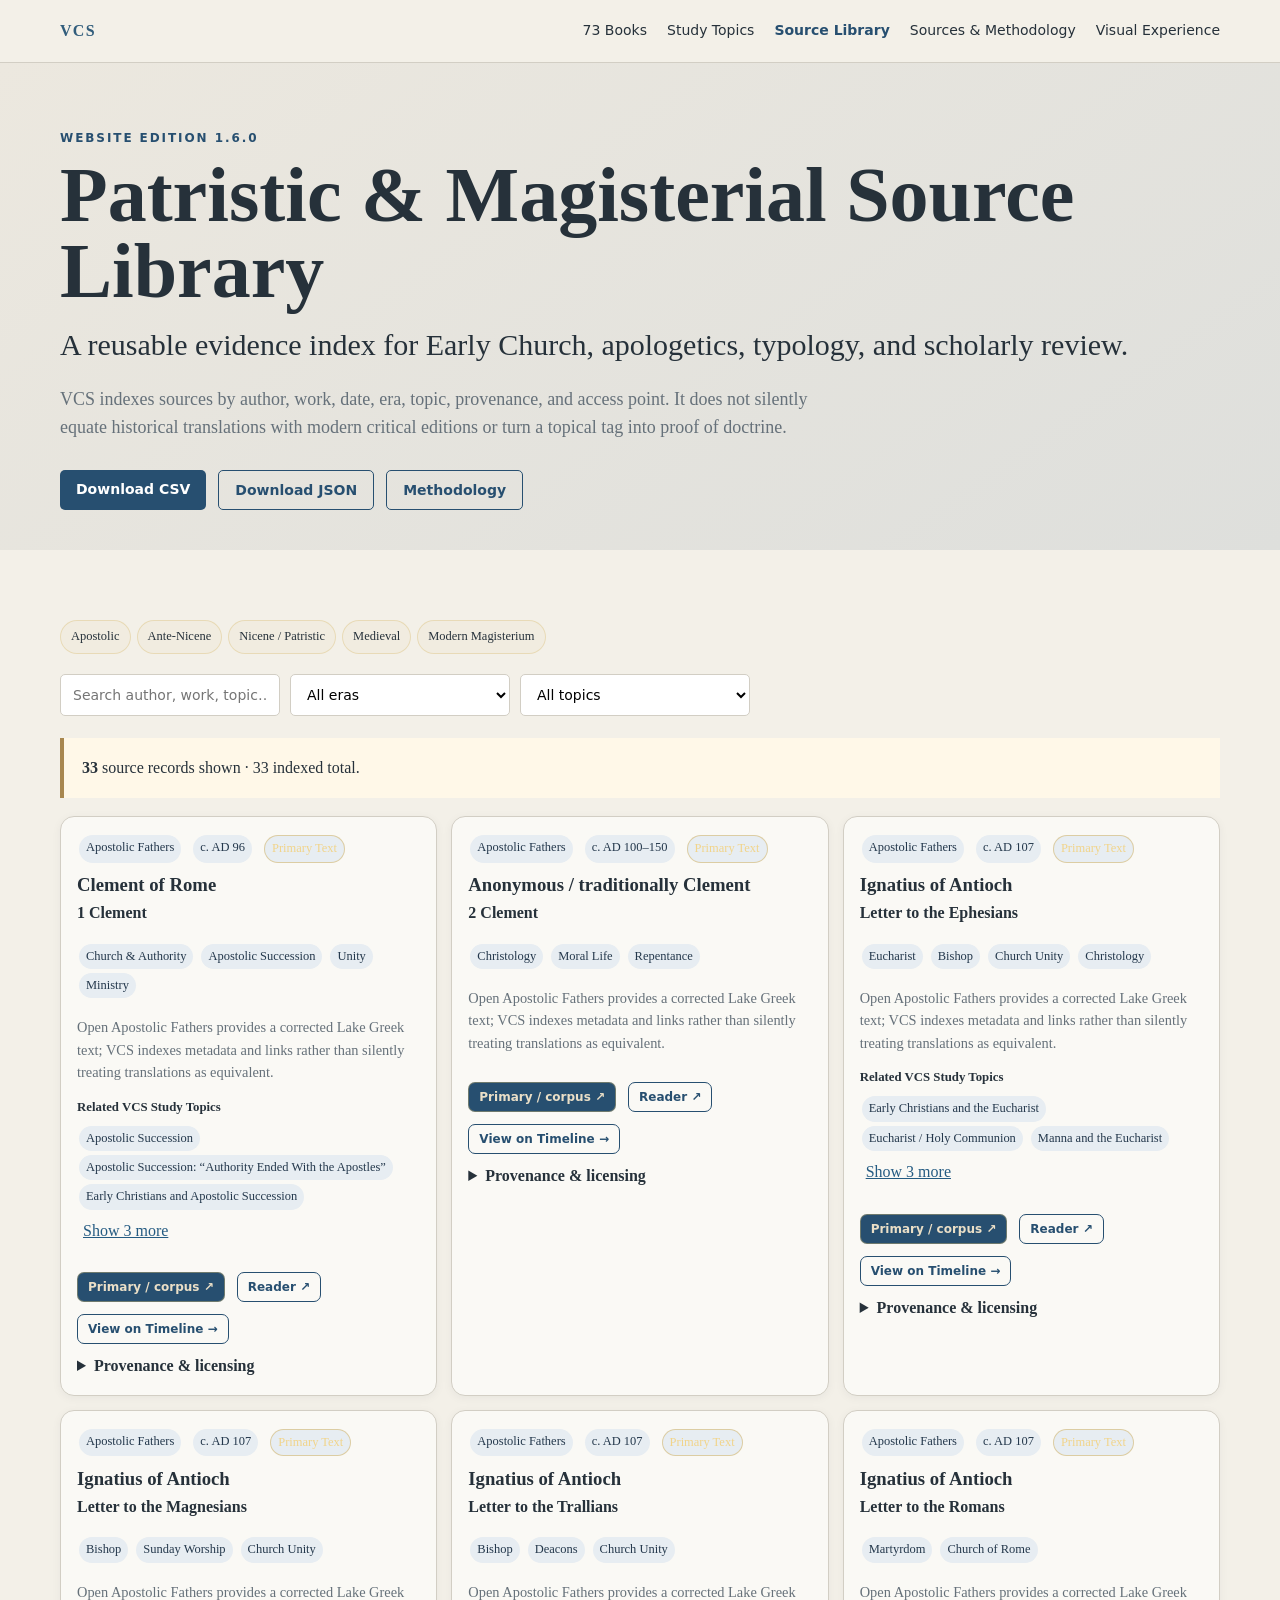
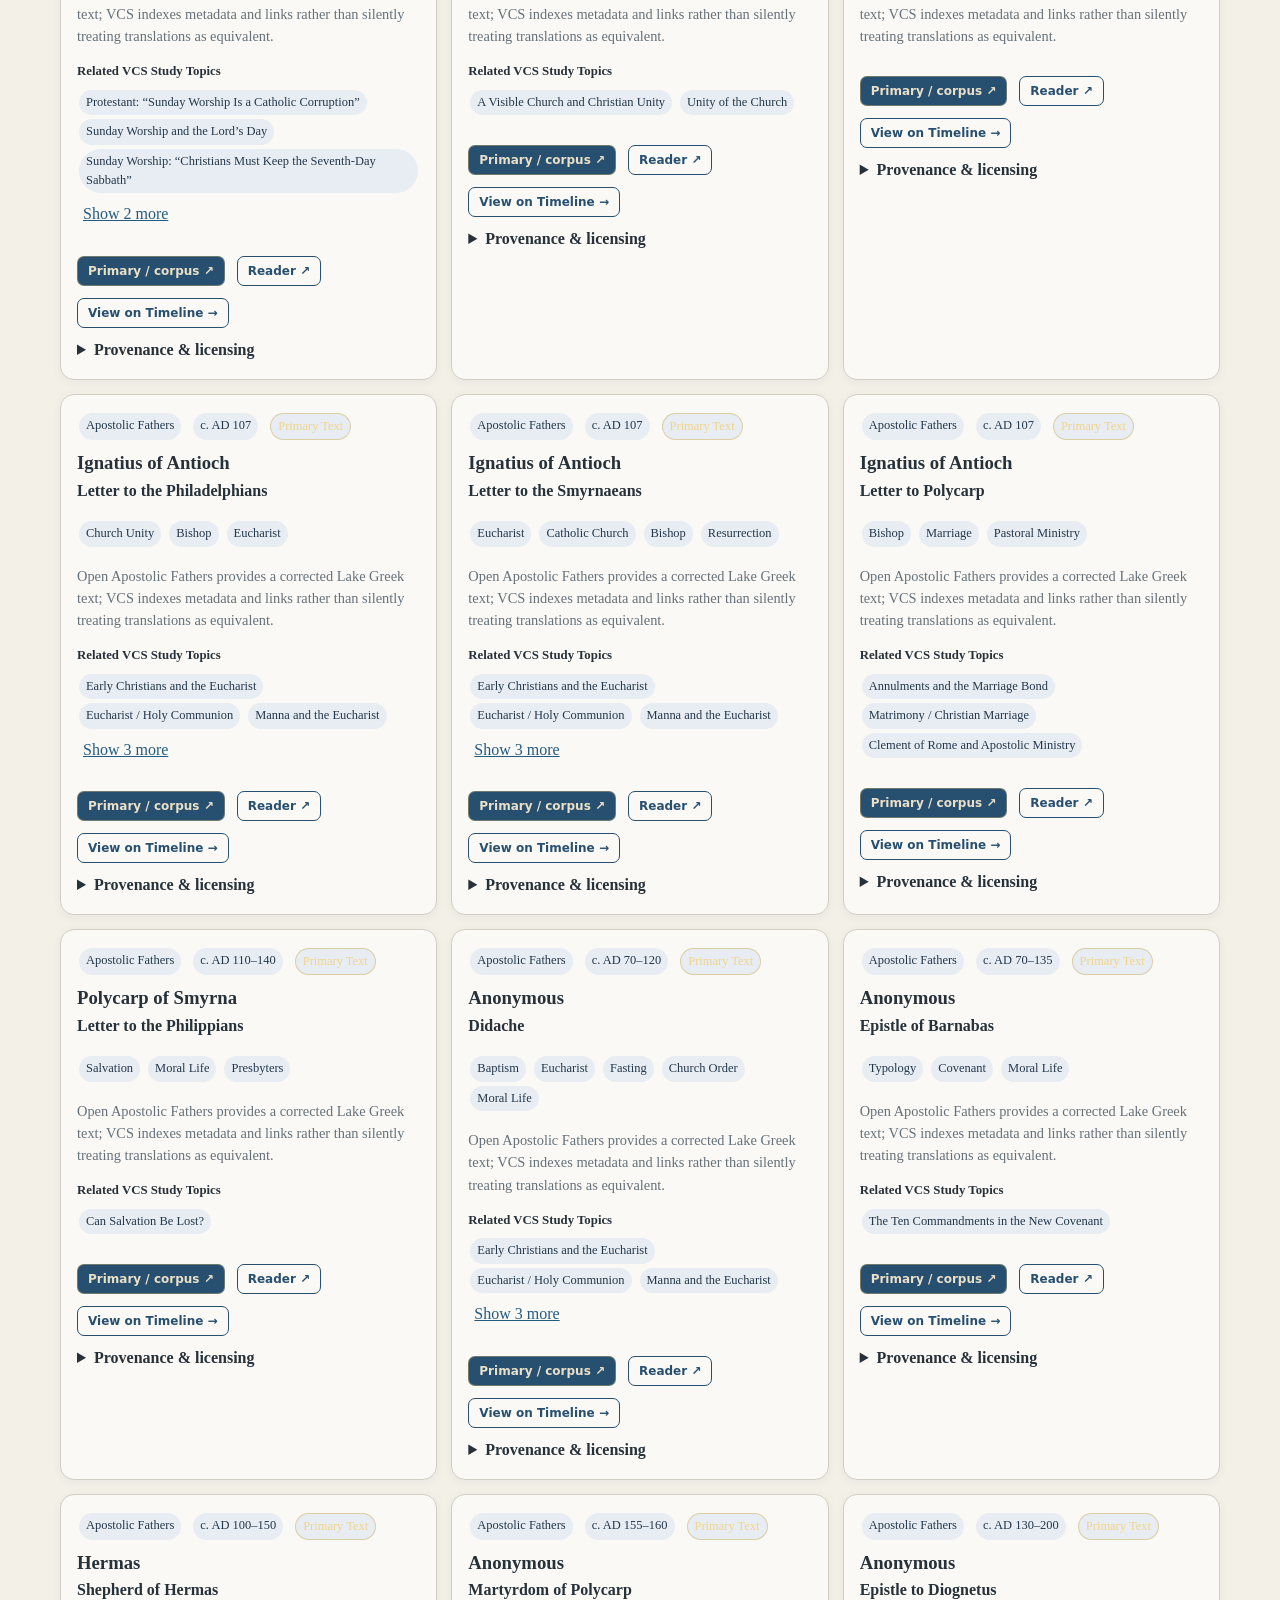
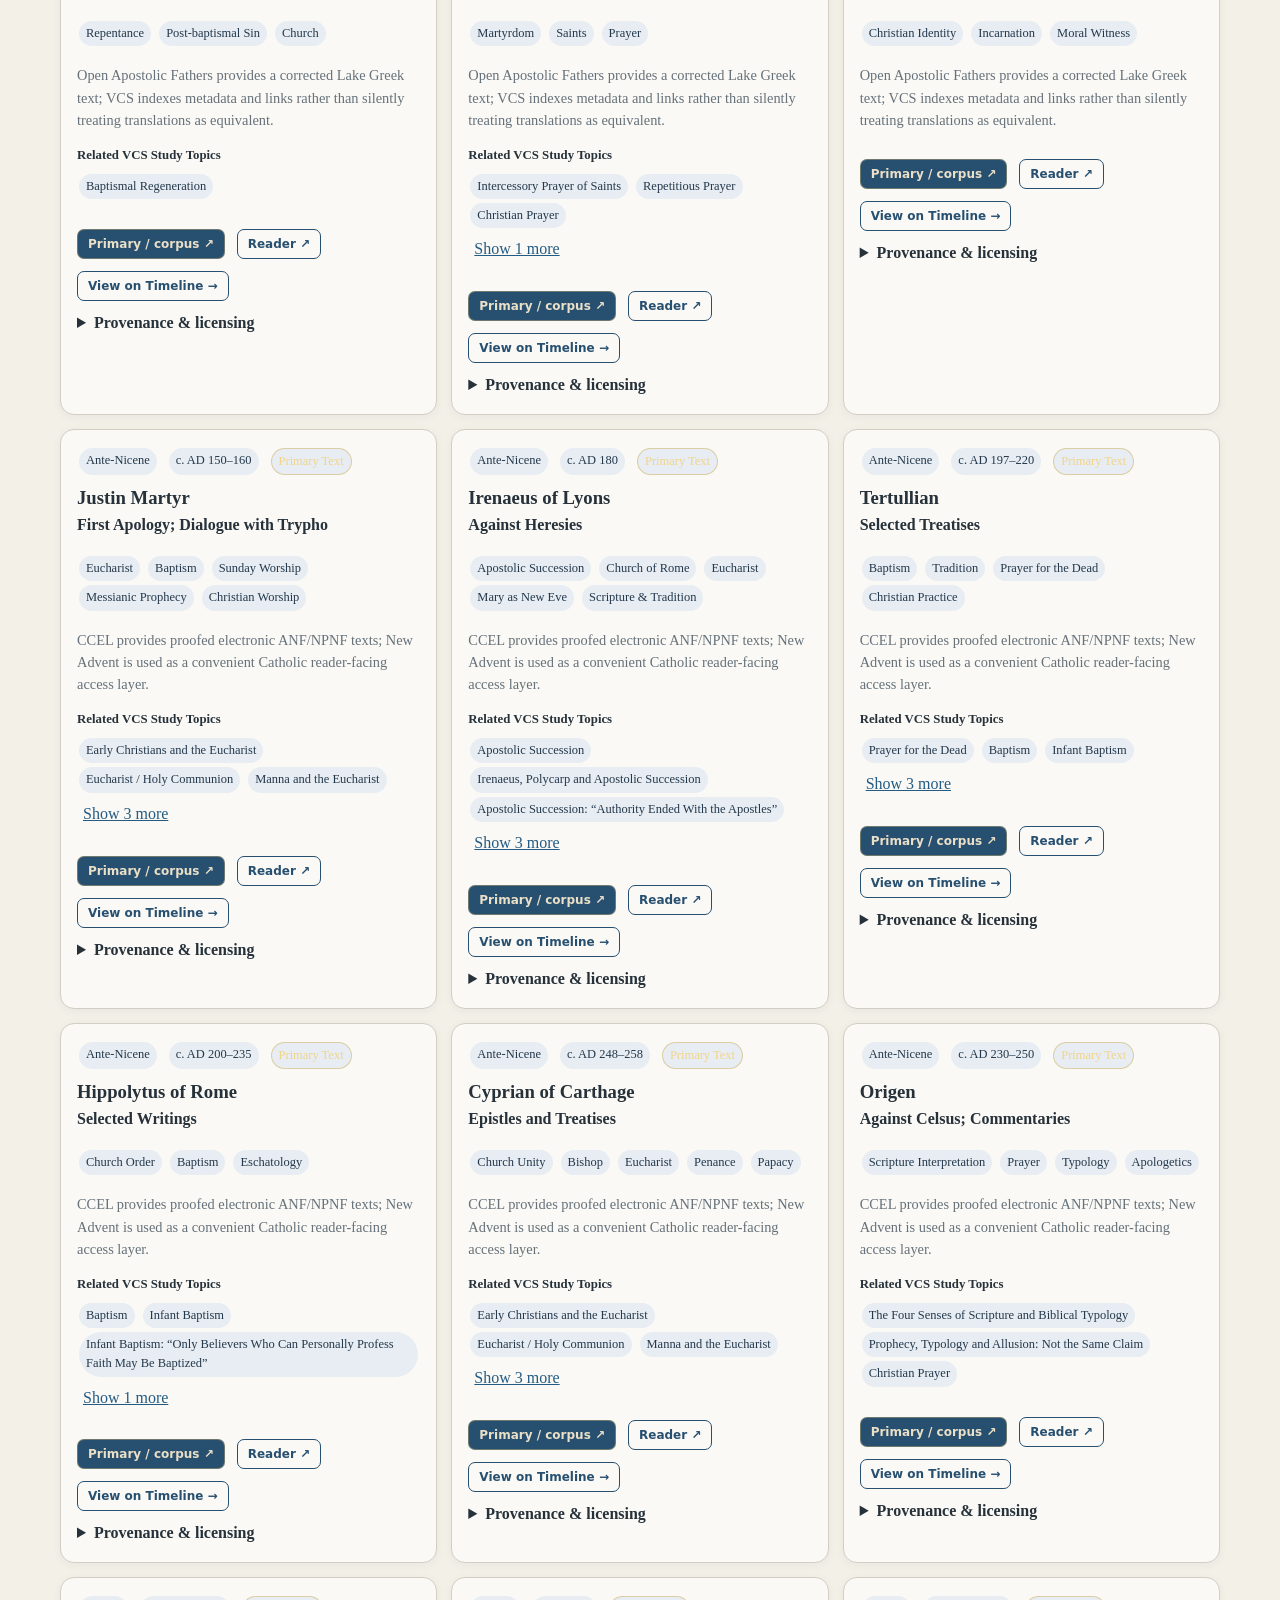
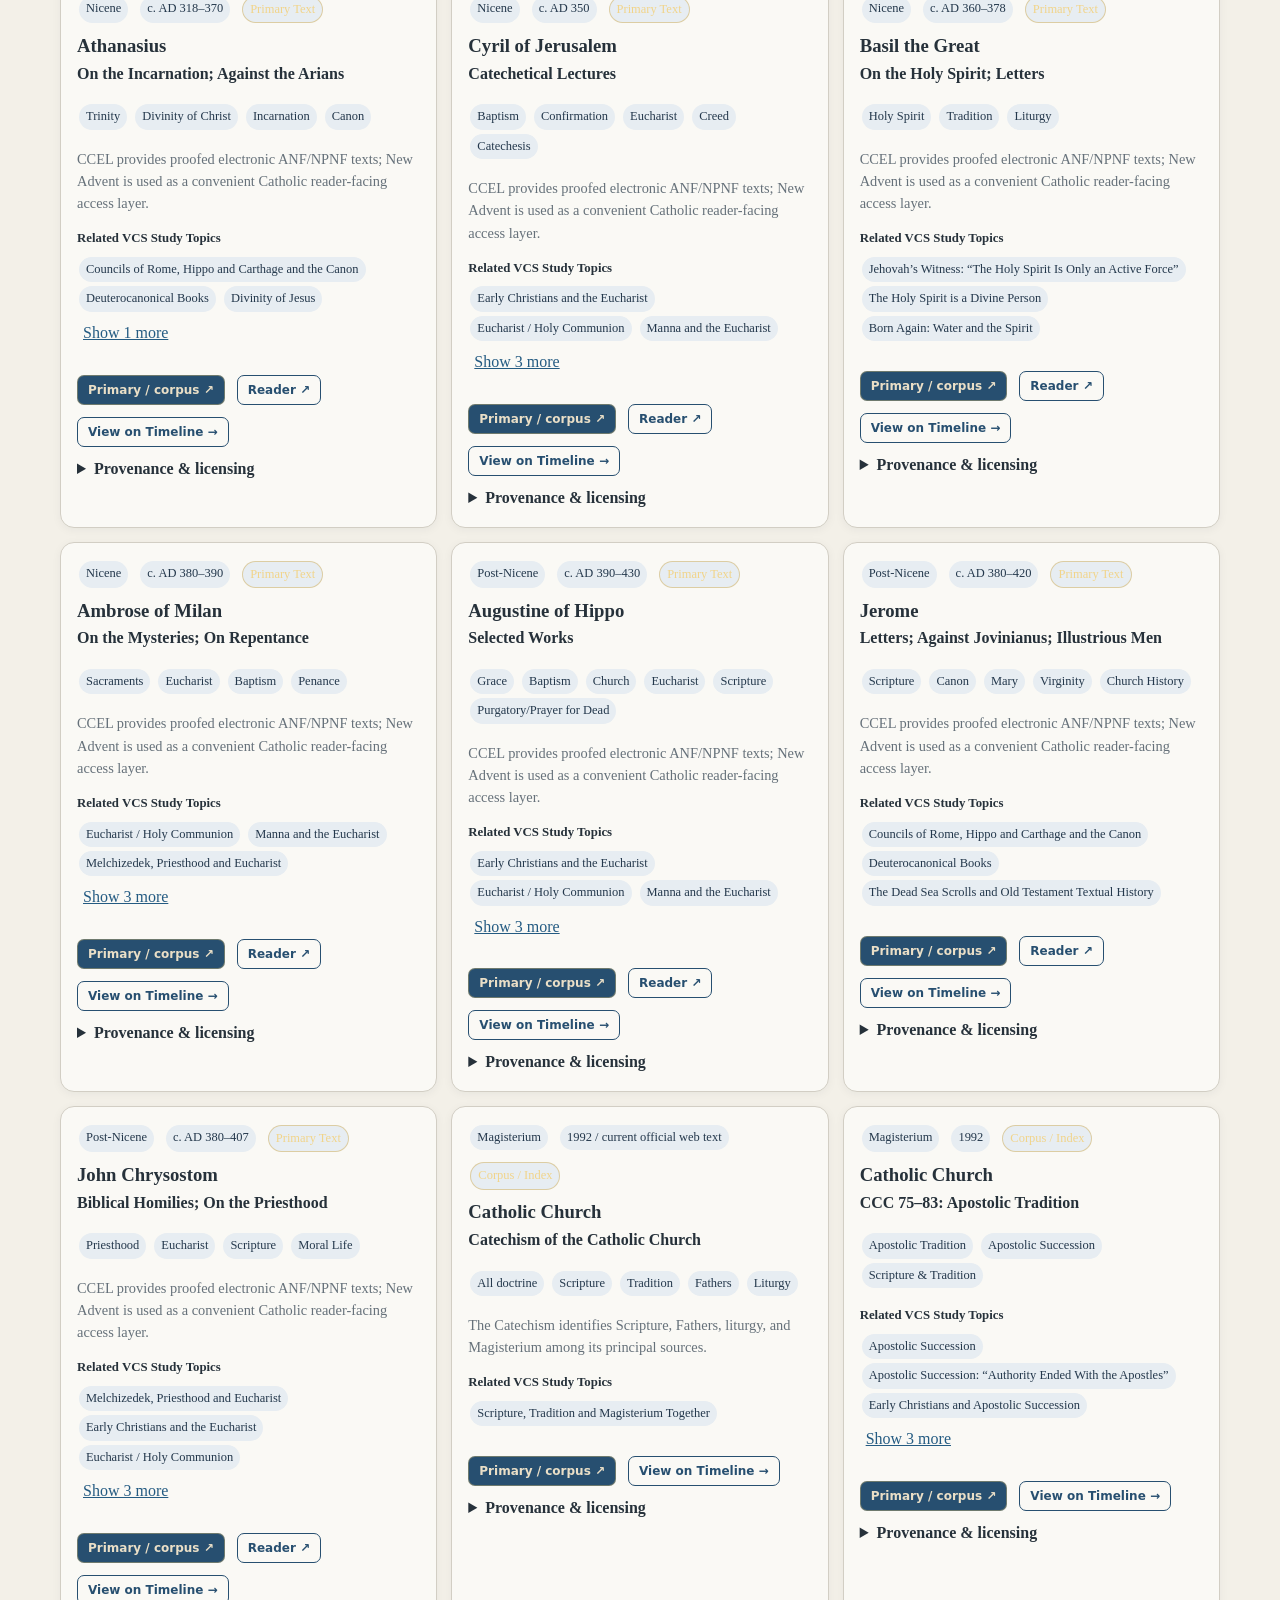
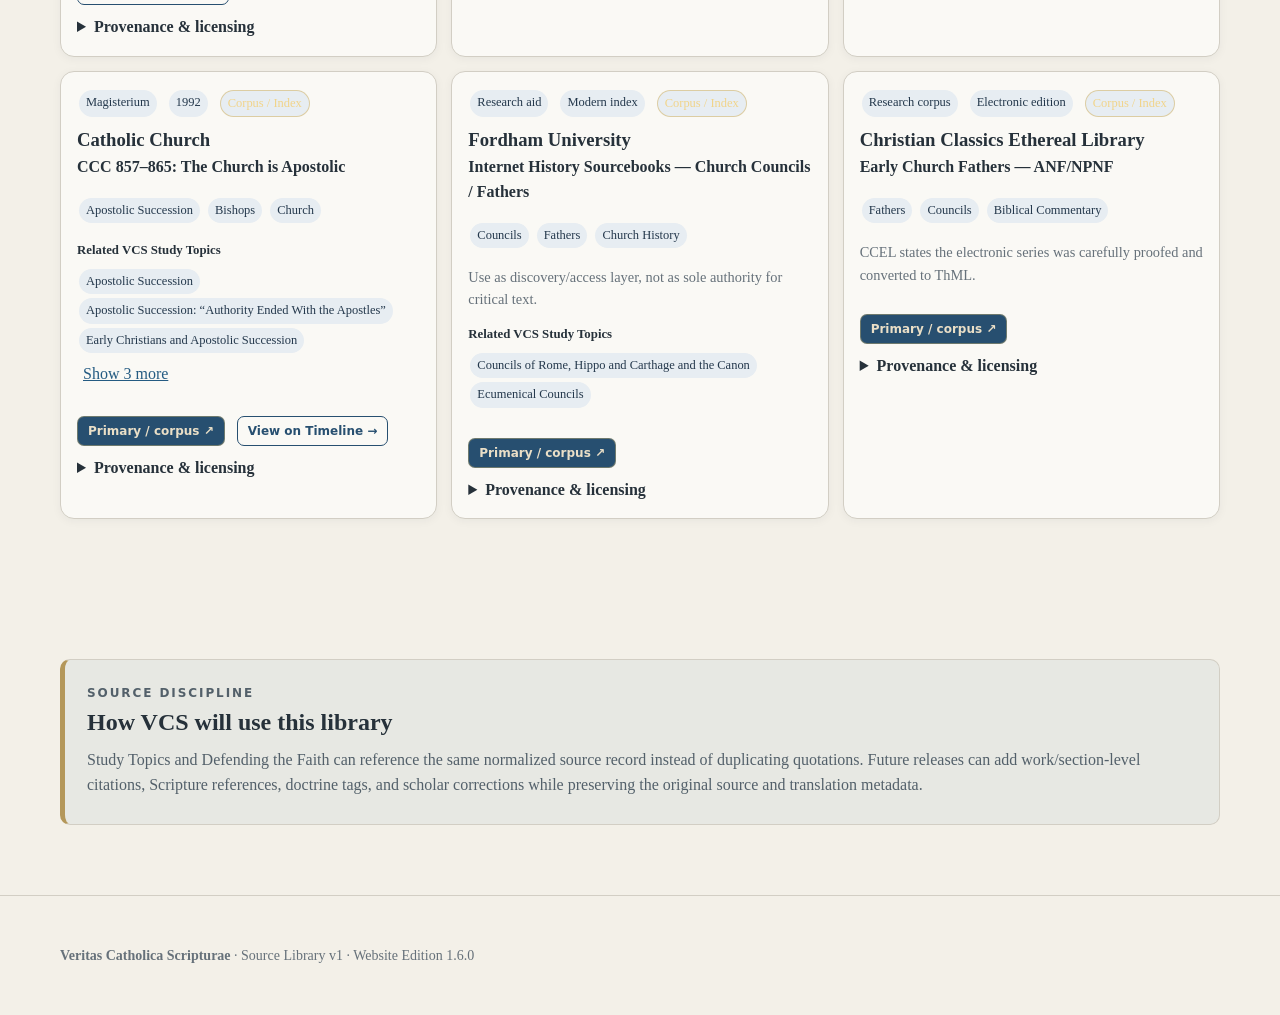
==== docs/source-library.html @ 2e99d454 "1.6.0 Production" ====
<!doctype html><html lang="en"><head><meta charset="utf-8"><meta name="viewport" content="width=device-width,initial-scale=1"><meta name="description" content="VCS Patristic & Magisterial Source Library"><title>Source Library · Veritas Catholica Scripturae</title><link rel="stylesheet" href="assets/style.css?v=1.6.0"></head><body>
<header><div class="wrap nav"><a class="brand" href="./">VCS</a><nav><a href="./#explore">73 Books</a><a href="topics.html">Study Topics</a><a href="source-library.html" aria-current="page">Source Library</a><a href="sources.html">Sources & Methodology</a><a href="./#visual-experience">Visual Experience</a></nav></div></header>
<main><section class="hero compact"><div class="wrap"><p class="eyebrow">Website Edition 1.6.0</p><h1>Patristic & Magisterial Source Library</h1><p class="lead">A reusable evidence index for Early Church, apologetics, typology, and scholarly review.</p><p class="sub">VCS indexes sources by author, work, date, era, topic, provenance, and access point. It does not silently equate historical translations with modern critical editions or turn a topical tag into proof of doctrine.</p><div class="actions"><a class="button" href="data/source_library.csv">Download CSV</a><a class="button secondary" href="data/source_library.json">Download JSON</a><a class="button secondary" href="sources.html">Methodology</a></div></div></section>
<section class="wrap section"><div class="era-strip" aria-label="Source chronology"><span>Apostolic</span><span>Ante-Nicene</span><span>Nicene / Patristic</span><span>Medieval</span><span>Modern Magisterium</span></div><div class="controls"><input id="slSearch" placeholder="Search author, work, topic…"><select id="slEra"><option value="all">All eras</option></select><select id="slTopic"><option value="all">All topics</option></select></div><div id="slStats" class="notice"></div><div id="slResults" class="source-library-grid"></div></section>
<section class="wrap section"><div class="method-card"><div><p class="eyebrow">Source discipline</p><h2>How VCS will use this library</h2><p>Study Topics and Defending the Faith can reference the same normalized source record instead of duplicating quotations. Future releases can add work/section-level citations, Scripture references, doctrine tags, and scholar corrections while preserving the original source and translation metadata.</p></div></div></section></main><footer><div class="wrap"><p><b>Veritas Catholica Scripturae</b> · Source Library v1 · Website Edition 1.6.0</p></div></footer><script src="assets/source-library.js?v=1.6.0"></script></body></html>
---- docs/assets/style.css ----
:root{--ink:#17202a;--muted:#65717d;--paper:#fbfaf7;--card:#fff;--line:#ddd9cf;--accent:#7a2e2e;--gold:#a8792d;--soft:#f1eee7;--review:#8a5a00}*{box-sizing:border-box}html{scroll-behavior:smooth}body{margin:0;font-family:Georgia,'Times New Roman',serif;background:var(--paper);color:var(--ink);line-height:1.55}a{color:var(--accent)}.wrap{width:min(1160px,92vw);margin:auto}header{position:sticky;top:0;z-index:10;background:rgba(251,250,247,.96);border-bottom:1px solid var(--line);backdrop-filter:blur(8px)}.nav{height:62px;display:flex;align-items:center;justify-content:space-between}.brand{font-weight:800;text-decoration:none;letter-spacing:.08em}.nav nav{display:flex;gap:20px}.nav nav a{text-decoration:none;color:var(--ink);font-family:system-ui,sans-serif;font-size:14px}.hero{padding:80px 0 62px;background:linear-gradient(145deg,#f8f4eb,#efe8dc)}h1{font-size:clamp(42px,7vw,78px);line-height:.98;margin:.12em 0}.lead{font-size:clamp(20px,3vw,30px);margin:12px 0}.sub{max-width:780px;color:var(--muted);font-size:18px}.eyebrow{text-transform:uppercase;letter-spacing:.16em;font:700 12px system-ui,sans-serif;color:var(--accent)}.actions{display:flex;gap:12px;flex-wrap:wrap;margin-top:28px}.button{display:inline-block;border:0;border-radius:5px;background:var(--accent);color:white;text-decoration:none;padding:11px 16px;font:700 14px system-ui,sans-serif;cursor:pointer}.button.secondary{background:transparent;color:var(--accent);border:1px solid var(--accent)}.stats{display:grid;grid-template-columns:repeat(5,1fr);gap:1px;background:var(--line);border:1px solid var(--line);margin-top:28px}.stats div{background:var(--card);padding:20px}.stats strong{display:block;font-size:24px}.stats span{font:13px system-ui,sans-serif;color:var(--muted)}.section{padding:70px 0}.alt{background:#f2efe8}.sectionhead{display:flex;justify-content:space-between;gap:30px;align-items:end;margin-bottom:24px}.sectionhead h2{font-size:34px;margin:0}.sectionhead>p{max-width:540px;color:var(--muted)}.controls,.searchbox{display:flex;gap:10px;flex-wrap:wrap;margin:20px 0}.controls input,.controls select,.searchbox input{padding:11px 12px;border:1px solid var(--line);background:white;border-radius:5px;font:14px system-ui,sans-serif;min-width:220px}.bookgrid{display:grid;grid-template-columns:repeat(auto-fill,minmax(150px,1fr));gap:9px}.book{background:white;border:1px solid var(--line);border-radius:6px;padding:12px;text-align:left;cursor:pointer}.book:hover{border-color:var(--accent)}.book b{display:block}.book small{font-family:system-ui,sans-serif;color:var(--muted)}.book.deutero{border-left:4px solid var(--gold)}.panel,.results{margin-top:22px}.panel{background:white;border:1px solid var(--line);padding:22px;border-radius:7px}.hidden{display:none}.chips{display:flex;flex-wrap:wrap;gap:8px}.chip{background:var(--soft);border-radius:999px;padding:6px 10px;font:13px system-ui,sans-serif}.result{display:grid;grid-template-columns:minmax(120px,1fr) minmax(120px,1fr) 80px minmax(150px,1.5fr);gap:10px;padding:10px 0;border-bottom:1px solid var(--line);font-family:system-ui,sans-serif;font-size:14px}.badge{display:inline-block;padding:2px 7px;border-radius:999px;background:#e8eee7;font-size:12px}.badge.R{background:#f6ead0;color:#6d4700}.cards{display:grid;grid-template-columns:repeat(3,1fr);gap:14px}.cards article{background:white;border:1px solid var(--line);padding:20px}.notice{margin-top:22px;padding:18px;border-left:4px solid var(--gold);background:#fff8e8}.visualgrid{display:grid;grid-template-columns:1fr 1fr;gap:18px}.visualgrid figure{margin:0;background:white;border:1px solid var(--line);padding:10px}.visualgrid img{width:100%;height:auto;display:block}.visualgrid figcaption{padding:9px;font-family:system-ui,sans-serif;color:var(--muted)}footer{border-top:1px solid var(--line);padding:35px 0;color:var(--muted);font-size:14px}.pager{display:flex;gap:8px;margin-top:15px}.empty{color:var(--muted);font-style:italic}@media(max-width:800px){.nav nav{display:none}.stats{grid-template-columns:1fr 1fr}.sectionhead{display:block}.cards,.visualgrid{grid-template-columns:1fr}.result{grid-template-columns:1fr 1fr}.result .src{grid-column:1/-1}}

.study{background:linear-gradient(180deg,#f7f2e8,#fff)}.studygrid{display:grid;grid-template-columns:repeat(auto-fit,minmax(250px,1fr));gap:16px;margin:24px 0}.studycard{background:#fff;border:1px solid #d9d0bd;border-radius:14px;padding:20px;cursor:pointer;box-shadow:0 4px 16px rgba(0,0,0,.05)}.studycard:hover{transform:translateY(-2px)}.studycard h3{margin:.25rem 0}.studycard .tag{font-size:.78rem;text-transform:uppercase;letter-spacing:.06em;color:#795c24}.pathitem{padding:14px 0;border-bottom:1px solid #e6dfd2}.pathitem:last-child{border-bottom:0}.levelB{display:inline-block;background:#e6f4ea;color:#1e6b39;padding:2px 8px;border-radius:999px;font-size:.75rem;font-weight:700}.levelR{display:inline-block;background:#fff0d6;color:#855600;padding:2px 8px;border-radius:999px;font-size:.75rem;font-weight:700}.pathrefs{font-family:ui-monospace,SFMono-Regular,Menlo,monospace;font-weight:700}.studyintro{max-width:850px}
/* Edition 1.3 Visual Experience */
.visual-experience{padding:76px 0 84px;background:radial-gradient(circle at 50% 0,#25364a 0,#111b28 38%,#090e15 100%);color:#f7f1df;overflow:hidden}.wide{width:min(1380px,96vw)}.visualhead>p{color:#bdc7d3}.visual-experience .eyebrow{color:#d9b86c}.visual-tabs{display:flex;gap:8px;flex-wrap:wrap;margin:20px 0}.vtab{border:1px solid rgba(218,184,108,.45);background:rgba(255,255,255,.04);color:#eadfc7;padding:10px 16px;border-radius:999px;cursor:pointer;font:700 13px system-ui,sans-serif}.vtab.active{background:#d0a854;color:#121821;border-color:#d0a854}.visual-stage{position:relative;border:1px solid rgba(218,184,108,.25);border-radius:18px;background:linear-gradient(180deg,rgba(7,12,19,.72),rgba(17,24,34,.9));box-shadow:0 28px 80px rgba(0,0,0,.35),inset 0 0 80px rgba(196,155,74,.04);overflow:hidden}.visual-stage:before{content:'';position:absolute;inset:0;pointer-events:none;background-image:radial-gradient(rgba(255,255,255,.16) .6px,transparent .7px);background-size:23px 23px;opacity:.18}.visual-stage svg{width:100%;height:auto;display:block;min-height:520px}.visual-meta{position:absolute;z-index:3;left:18px;top:16px;padding:10px 13px;background:rgba(8,13,20,.74);border:1px solid rgba(218,184,108,.2);border-radius:10px;font:12px system-ui,sans-serif;color:#d6dce4;backdrop-filter:blur(8px)}.visual-tip{position:fixed;z-index:99999;pointer-events:none;max-width:280px;padding:10px 12px;border:1px solid rgba(218,184,108,.45);border-radius:8px;background:rgba(7,11,17,.94);color:#fff;font:12px system-ui,sans-serif;box-shadow:0 12px 30px rgba(0,0,0,.4)}.visual-controls{display:flex;gap:24px;align-items:center;flex-wrap:wrap;margin:16px 0;font:13px system-ui,sans-serif;color:#d6dce4}.visual-controls label{display:flex;align-items:center;gap:9px}.visual-controls input[type=range]{accent-color:#d0a854}.visual-caption{max-width:1000px;color:#aeb9c5;font:13px/1.6 system-ui,sans-serif}.secondary-maps{background:#f3efe6}.v-arc{fill:none;stroke-linecap:round;transition:opacity .18s,stroke-width .18s}.v-book{cursor:pointer}.v-book text{font:10px system-ui,sans-serif;fill:#cbd5df}.v-book .tick{stroke:#8090a1;stroke-width:1}.v-book.deut text{fill:#f0c96f;font-weight:800}.v-book.deut .tick{stroke:#e3b85e;stroke-width:2}.v-book.active text{fill:#fff;font-weight:800}.bridge-label{font:700 12px system-ui,sans-serif;fill:#e9edf2}.bridge-count{font:11px system-ui,sans-serif;fill:#d8b45e}.canon-number{font:800 54px Georgia,serif;fill:#f2d58d}.canon-copy{font:14px system-ui,sans-serif;fill:#c3ced9}.canon-switch{cursor:pointer}.visual-experience .button.secondary{color:#efd797;border-color:#b9944a;background:transparent}@media(max-width:800px){.visual-stage svg{min-height:420px}.visual-controls{gap:12px}.visualhead{display:block}.v-book text{font-size:8px}}

/* Edition 1.3.2 controls */
.visual-controls select{background:#111b28;color:#eadfc7;border:1px solid rgba(218,184,108,.35);border-radius:6px;padding:7px 9px}.mini{border:1px solid rgba(218,184,108,.4);background:rgba(255,255,255,.055);color:#eadfc7;border-radius:7px;padding:7px 10px;cursor:pointer;font:700 12px system-ui,sans-serif}.mini:hover,.mini.active{background:#d0a854;color:#121821}.canon-compare-controls,.zoom-controls{display:flex;align-items:center;gap:6px}.zoom-controls span{min-width:48px;text-align:center;color:#f0dca8;font:700 12px system-ui,sans-serif}.visual-stage svg{cursor:grab;touch-action:none}.visual-stage svg.dragging{cursor:grabbing}.canon-number.small{font-size:34px}.v-arc{filter:drop-shadow(0 0 2px rgba(126,185,220,.16))}.visual-stage{min-height:560px}@media(max-width:800px){.visual-controls{align-items:flex-start}.canon-compare-controls,.zoom-controls{width:100%;flex-wrap:wrap}}

/* Edition 1.3.3 */
.visual-stage{min-height:700px}.visual-stage svg{height:min(78vh,900px);min-height:650px}.visual-legend{position:absolute;right:14px;top:42px;display:flex;gap:10px;flex-wrap:wrap;max-width:520px;padding:8px 10px;border-radius:9px;background:rgba(8,14,23,.82);border:1px solid rgba(218,184,108,.22);font:700 11px system-ui,sans-serif;color:#e8dfcc;backdrop-filter:blur(8px)}.visual-legend span{display:flex;align-items:center;gap:5px}.visual-legend i{width:19px;height:3px;border-radius:3px;display:inline-block}.v-arc{filter:drop-shadow(0 0 3px rgba(126,185,220,.22))}
.prophecy-title{font-size:26px;font-weight:800;letter-spacing:.12em}.prophecy-sub{font-size:13px;fill:#d8dfef}.prophecy-arc{filter:drop-shadow(0 0 2px currentColor)}

/* Edition 1.3.5 prophecy interaction */
.prophecy-book{cursor:pointer}.prophecy-book text{font-weight:800}.prophecy-book.active text{font-weight:900;filter:drop-shadow(0 0 5px currentColor)}.prophecy-count{font:800 26px Georgia,serif;fill:#f2d58d}.prophecy-legend{max-width:410px}.prophecy-arc{transition:stroke-opacity .12s,stroke-width .12s}.prophecy-title{font-size:22px}

/* Edition 1.3.7 Constellation of Scripture */
.const-line{pointer-events:none}.const-star{filter:drop-shadow(0 0 7px currentColor);cursor:pointer}.const-label{font-size:10px;fill:#e9edf7;pointer-events:none}.const-star.dim{opacity:.7}.const-star.chapter{filter:drop-shadow(0 0 8px #fff)}.const-ch-label{font-size:8px;fill:#111;font-weight:800;pointer-events:none}.const-center{font-size:22px;fill:#fff;font-weight:700;filter:drop-shadow(0 0 10px #65d6ff)}.const-back{font-size:13px;fill:#65d6ff;cursor:pointer;text-decoration:underline}

/* Edition 1.3.8 Constellation navigation & semantic book groups */
.constellation-controls{display:flex;align-items:center;gap:7px;flex-wrap:wrap}.constellation-controls select{background:#111b28;color:#eadfc7;border:1px solid rgba(218,184,108,.35);border-radius:6px;padding:7px 9px;max-width:240px}.constellation-legend{top:auto;bottom:14px;max-width:760px}.constellation-legend span{white-space:nowrap}.const-label{font-size:10px;font-weight:800;paint-order:stroke;stroke:#07101a;stroke-width:2px;stroke-linejoin:round}.const-ch-label-out{font-size:8px;font-weight:800;paint-order:stroke;stroke:#07101a;stroke-width:2px;stroke-linejoin:round}.const-book,.const-chapter{cursor:pointer}.const-line{transition:opacity .15s;filter:drop-shadow(0 0 2px rgba(255,255,255,.08))}


/* Edition 1.3.9 Bridge, maps & navigation refinement */
.bridge-legend{max-width:680px}.bridge-legend .legend-note,.visual-legend .legend-note{width:100%;color:#b9c4d0;font-weight:500}.zoomable-map{cursor:zoom-in;transition:transform .18s,box-shadow .18s}.zoomable-map:hover,.zoomable-map:focus{transform:translateY(-2px);box-shadow:0 12px 30px rgba(0,0,0,.12);outline:2px solid #b9944a;outline-offset:2px}.map-lightbox{position:fixed;z-index:1000;inset:0;background:rgba(3,7,12,.96);display:flex;flex-direction:column;color:#f5ead0}.map-lightbox.hidden{display:none}.map-lightbox-bar{height:58px;flex:0 0 58px;display:flex;align-items:center;justify-content:space-between;gap:16px;padding:0 18px;border-bottom:1px solid rgba(218,184,108,.28);background:#0b111a;font:13px system-ui,sans-serif}.map-lightbox-bar>div{display:flex;align-items:center;gap:7px}.map-lightbox-bar #mapZoomLabel{min-width:50px;text-align:center;color:#efd797;font-weight:800}.map-viewport{position:relative;flex:1;overflow:hidden;cursor:grab;touch-action:none}.map-viewport.dragging{cursor:grabbing}.map-viewport img{position:absolute;left:50%;top:50%;max-width:88vw;max-height:82vh;transform-origin:center center;translate:-50% -50%;user-select:none;-webkit-user-drag:none;transition:transform .06s linear}.map-open{overflow:hidden}@media(max-width:700px){.map-lightbox-bar{height:auto;min-height:58px;align-items:flex-start;padding:10px;flex-direction:column}.map-lightbox-bar>div{flex-wrap:wrap}.bridge-legend{max-width:90%}}

/* 1.3.15 focus interaction + external legend */
.visual-legend-host{min-height:34px;margin:10px 0 4px;display:flex;align-items:center}.visual-legend-host .visual-legend{position:static!important;right:auto!important;top:auto!important;bottom:auto!important;max-width:100%;width:auto;background:rgba(8,14,23,.68)}
.visual-stage .visual-legend{display:none!important}.const-book,.const-chapter,.bridge-node,.v-book{transition:opacity .16s ease}.const-line,.bridge-arc,.v-arc{transition:opacity .16s ease,stroke-width .16s ease}.constellation-controls select#constChapterSelect{max-width:220px}

/* Edition 1.4.0 — Catechism Integration (additive; preserves 1.3.15 visual rules) */
.topicstats{margin:1rem 0 1.25rem;color:var(--muted,#65707c)}
.topicgrid{display:grid;grid-template-columns:repeat(auto-fit,minmax(320px,1fr));gap:1rem}
.topiccard{background:var(--card,#fff);border:1px solid rgba(30,60,90,.14);border-radius:16px;padding:1.15rem;box-shadow:0 8px 28px rgba(18,42,66,.06)}
.topiccard h2{margin:.15rem 0 .55rem;font-size:1.18rem}.topic-summary{line-height:1.55;margin:.35rem 0 1rem}.topic-source-label{font-size:.72rem;text-transform:uppercase;letter-spacing:.09em;font-weight:800;color:var(--muted,#65707c);margin:.35rem 0 .45rem}
.refchips{display:flex;flex-wrap:wrap;gap:.42rem}.refchip{display:inline-flex;padding:.35rem .55rem;border-radius:999px;border:1px solid rgba(30,80,120,.18);background:rgba(60,120,170,.07);text-decoration:none;font-size:.86rem}.refchip:hover{transform:translateY(-1px);border-color:rgba(30,80,120,.4)}.refchip.muted{opacity:.68}
.cccbox{display:flex;justify-content:space-between;gap:1rem;align-items:center;margin-top:1rem;padding:.85rem;border-radius:12px;background:rgba(130,90,35,.07);border-left:4px solid #9b7435}.cccbox strong{display:block;margin-top:.15rem}.ccc-link{white-space:nowrap;font-weight:700;font-size:.86rem}
.hero.compact{padding-top:3.5rem;padding-bottom:2.5rem}@media(max-width:680px){.topicgrid{grid-template-columns:1fr}.cccbox{align-items:flex-start;flex-direction:column}.ccc-link{white-space:normal}}

/* 1.4.0 candidate 2 — compact study rows */
.topic-controls{display:grid;grid-template-columns:minmax(220px,1fr) auto auto auto auto;gap:.6rem;align-items:center}.smallbtn{border:1px solid rgba(30,60,90,.18);background:#fff;border-radius:9px;padding:.68rem .85rem;cursor:pointer}.importance-key{font-size:.86rem;color:var(--muted,#65707c);display:flex;gap:.5rem;align-items:center;flex-wrap:wrap}.dot{display:inline-block;width:10px;height:10px;border-radius:50%;margin-left:.35rem}.dot.essential{background:#d94a4a}.dot.high{background:#e68a35}.dot.important{background:#d9ac35}.topicrows{display:flex;flex-direction:column;gap:.38rem}.topicgroup{margin:1.1rem 0 .25rem;border-radius:11px;padding:.7rem .9rem;background:#edf3fa;border-left:4px solid #315b86}.topicgroup.sacraments{background:#faecec;border-left-color:#a83939}.topicgroup.defending{background:#edf2ff;border-left-color:#385ca8}.topicgroup h3{margin:0;font-size:1.03rem}.topicgroup p{margin:.15rem 0 0;font-size:.82rem;color:var(--muted,#65707c)}
.topicrow{border:1px solid rgba(30,60,90,.14);border-radius:10px;background:var(--card,#fff);overflow:hidden;box-shadow:0 3px 12px rgba(18,42,66,.035)}.topicrow-head{display:grid;grid-template-columns:20px minmax(210px,1fr) auto auto 22px;gap:.65rem;align-items:center;padding:.7rem .85rem;cursor:pointer}.topicrow-head:hover{background:#f7fafc}.topicrow-title{font-weight:750}.topicrow-sub{display:block;color:var(--muted,#65707c);font-size:.78rem;margin-top:.08rem}.topicmeta{font-size:.78rem;color:var(--muted,#65707c);white-space:nowrap}.importance-dot{width:10px;height:10px;border-radius:50%}.importance-dot.essential{background:#d94a4a}.importance-dot.high{background:#e68a35}.importance-dot.important{background:#d9ac35}.chev{transition:transform .18s ease}.topicrow.open .chev{transform:rotate(180deg)}.topicrow-body{display:none;border-top:1px solid rgba(30,60,90,.10);padding:1rem;background:#fbfdff}.topicrow.open .topicrow-body{display:block}.topicrow:not(.locked):hover .topicrow-body{display:block}.topicrow:not(.locked):hover .chev{transform:rotate(180deg)}.topic-summary{margin:.1rem 0 1rem;line-height:1.55}.topic-columns{display:grid;grid-template-columns:1.25fr .8fr;gap:1rem}.source-list{margin:.5rem 0 0;padding-left:1.2rem}.scenario{margin-top:1rem;padding:.9rem 1rem;border-left:4px solid #385ca8;background:#f2f6ff;border-radius:8px}.scenario h4{margin:0 0 .4rem}.scenario ol{margin:.4rem 0;padding-left:1.25rem}.scenario-close{font-weight:650;margin:.55rem 0 0}.trackpill,.catpill{display:inline-block;border-radius:999px;padding:.18rem .5rem;font-size:.7rem;font-weight:700;background:#eef3f8;color:#31506e}.catpill{background:#f8ecec;color:#874242}.cccbox.compact{margin-top:.55rem}.refchips.compact{margin-top:.35rem}
@media(max-width:900px){.topic-controls{grid-template-columns:1fr 1fr}.topic-controls input{grid-column:1/-1}.topic-columns{grid-template-columns:1fr}.topicrow-head{grid-template-columns:18px minmax(160px,1fr) auto 20px}.topicmeta.cccmeta{display:none}.topicrow:not(.locked):hover .topicrow-body{display:none}.topicrow.open .topicrow-body{display:block}}
@media(max-width:560px){.topic-controls{grid-template-columns:1fr}.topic-controls input{grid-column:auto}.topicrow-head{grid-template-columns:16px 1fr 18px}.topicmeta{display:none}.topicrow{border-radius:8px}}

/* Edition 1.4.0 Candidate 3 — formation dashboard + complete 73-book explorer */
.book-explorer{width:min(1460px,96vw)}.explorer-controls{justify-content:flex-start}.grouped-bookgrid{display:grid;grid-template-columns:1fr 1fr;gap:18px;align-items:start}.bookgroup{background:#fff;border:1px solid var(--line);border-radius:10px;padding:12px}.bookgroup h3{margin:0 0 9px;padding-bottom:6px;border-bottom:2px solid #d9e6f2;font-size:18px}.bookgroup.nt h3{border-color:#bde8d8}.bookgroup-grid{display:grid;grid-template-columns:repeat(auto-fit,minmax(118px,1fr));gap:7px}.booktile{min-height:148px;text-align:center;padding:7px 6px 0;display:flex;flex-direction:column;align-items:center;border-radius:7px;overflow:hidden;background:#d8efff;border-color:#bdd7ea}.booktile.ntbook{background:#d8f6e8;border-color:#a8ddc4}.booktile.deutero{background:#ffe3a8;border:1px solid #f2c96c}.bookdate{font:700 11px system-ui,sans-serif;min-height:18px}.bookabbr{font:800 28px/1 system-ui,sans-serif;margin:4px 0}.bookname{font:700 13px system-ui,sans-serif}.bookauthor{font:11px/1.2 system-ui,sans-serif;color:#3e4b56;margin:4px 0 7px;min-height:27px}.bookverified{margin-top:auto;width:calc(100% + 12px);background:#0c4d73;color:#fff;padding:5px;font:800 12px system-ui,sans-serif}.booktile:hover{transform:translateY(-2px);box-shadow:0 7px 18px rgba(17,63,96,.15)}.book-info-note{margin:18px 0;padding:14px 16px;background:#eef5fb;border-left:4px solid #1e5d86;font:13px/1.5 system-ui,sans-serif}.bookpanel-head{display:flex;justify-content:space-between;gap:20px}.verified-big{background:#0c4d73;color:#fff;border-radius:8px;padding:12px 18px;min-width:170px;text-align:center;font-family:system-ui,sans-serif}.verified-big span{display:block;font-size:12px}.verified-big strong{font-size:26px}.topics-dashboard{display:grid;grid-template-columns:210px minmax(0,1fr);gap:16px}.topic-sidebar{position:sticky;top:76px;align-self:start;border:1px solid var(--line);border-radius:10px;background:#fff;padding:10px;display:flex;flex-direction:column;gap:5px}.topic-sidebar b{padding:8px 10px;color:#173f64}.topic-sidebar button{border:0;background:transparent;text-align:left;padding:8px 10px;border-radius:7px;cursor:pointer;color:#29455e}.topic-sidebar button:hover{background:#eaf2fa;color:#0e568b}.topics-main{min-width:0}.topicgroup{border-left-width:5px}.topicgroup:nth-of-type(4n+1){background:#f8ecec}.topicgroup:nth-of-type(4n+2){background:#edf4fc}.topicgroup:nth-of-type(4n+3){background:#eef8f3}.topicgroup:nth-of-type(4n){background:#f5effc}.topicgroup.defending{background:#eaf1ff;border-left-color:#2d5aa6}.topicgroup.sacraments{background:#fae9e9;border-left-color:#a92f38}.topicrow-head{min-height:62px}.topicrow.open{box-shadow:0 8px 22px rgba(20,57,88,.09)}
@media(max-width:980px){.grouped-bookgrid{grid-template-columns:1fr}.topics-dashboard{grid-template-columns:1fr}.topic-sidebar{position:static;display:grid;grid-template-columns:repeat(3,1fr)}.book-explorer{width:min(1160px,92vw)}}
@media(max-width:600px){.bookgroup-grid{grid-template-columns:repeat(2,1fr)}.topic-sidebar{grid-template-columns:1fr 1fr}.bookpanel-head{display:block}.verified-big{margin-top:10px}}

/* Candidate 3 Visual Refinement — approved compact dashboard implementation */
:root{--vcs-navy:#0d3151;--vcs-blue:#155f8d;--vcs-green:#08754d;--vcs-gold:#d59a1a;--vcs-pale:#f5f9fc}
.book-explorer{width:min(1540px,97vw);padding-top:42px}.book-explorer .sectionhead{margin-bottom:12px}.explorer-controls{margin:10px 0 14px}.grouped-bookgrid{display:grid;grid-template-columns:minmax(0,1fr) minmax(0,1fr) 210px;gap:12px;align-items:start}.testament-panel{background:#fff;border:1px solid #cbdbe8;border-radius:9px;overflow:hidden;padding:0 10px 10px}.testament-head{margin:0 -10px 8px;padding:8px 13px;color:#fff;background:linear-gradient(90deg,var(--vcs-blue),#0c496f)}.nt-panel .testament-head{background:linear-gradient(90deg,var(--vcs-green),#075c3e)}.testament-head h3{margin:0;font-size:20px}.testament-head span{font-size:14px;font-weight:500}.bookgroup{border:0;border-radius:0;padding:5px 0 9px;border-bottom:1px solid #dce7ef}.bookgroup:last-child{border-bottom:0}.bookgroup h3{font:800 14px/1.2 system-ui,sans-serif;color:#124e7a;margin:0 0 6px;padding:0;border:0}.bookgroup h3 small{font-size:11px}.bookgroup-grid{display:grid;grid-template-columns:repeat(5,minmax(0,1fr));gap:4px}.booktile{position:relative;min-height:112px;padding:5px 3px 0;border-radius:5px;box-shadow:none;transition:.14s ease}.booktile:hover{transform:translateY(-1px);box-shadow:0 4px 10px rgba(17,63,96,.14)}.bookdate{font-size:9px;line-height:1.1;min-height:20px;display:flex;align-items:center;justify-content:center}.bookabbr{font-size:22px;margin:1px 0}.bookname{font-size:10px;line-height:1.05}.bookauthor{font-size:9px;line-height:1.05;margin:3px 0 4px;min-height:20px}.bookverified{width:calc(100% + 6px);padding:3px;font-size:10px;background:#0c4d73}.booktile.deutero{background:#ffe6a6;border:1px solid #e8b449}.deutero-mark{position:absolute;top:4px;right:5px;color:#c46c00;font-size:11px}.ot-panel .bookgroup:nth-of-type(4) .booktile:not(.deutero){background:#efd7ff}.ot-panel .bookgroup:nth-of-type(3) .booktile:not(.deutero){background:#ffe082}.nt-panel .bookgroup:nth-of-type(2) .booktile{background:#ccecff}.nt-panel .bookgroup:nth-of-type(3) .booktile{background:#ddf6b8}.nt-panel .bookgroup:nth-of-type(4) .booktile{background:#ffc3c9}.nt-panel .bookgroup:nth-of-type(5) .booktile{background:#e5c8ff}.book-key{background:#f3f8fc;border:1px solid #d1e0ec;border-radius:9px;padding:10px;font:11px/1.35 system-ui,sans-serif;position:sticky;top:76px}.book-key h3{margin:0 0 8px;color:#173f64}.key-sample{background:#d8efff;border:1px solid #bdd7ea;border-radius:6px;text-align:center;padding:7px 5px 0;margin-bottom:10px;display:flex;flex-direction:column}.key-sample .bookverified{width:calc(100% + 10px);margin-left:-5px}.book-info-note{display:none}.bookpanel-head{margin-top:4px}
/* Study Topics dashboard */
.topics-dashboard{grid-template-columns:190px minmax(0,1fr);gap:12px}.topic-sidebar{border-radius:6px;padding:6px;box-shadow:0 2px 8px rgba(20,57,88,.04)}.topic-sidebar button{padding:7px 8px;font-size:12px}.topic-controls{margin:8px 0 8px}.importance-key{margin-bottom:6px}.topicrows{gap:5px}.topic-section{border:1px solid #d7e2ec;border-radius:6px;overflow:hidden;background:#fff}.topicgroup{width:100%;border:0;border-left:5px solid #315b86;border-radius:0;margin:0;padding:7px 10px;background:#e8f1fb;display:flex;align-items:center;justify-content:space-between;text-align:left;cursor:pointer;color:#153e63}.topicgroup span:first-child{display:flex;flex-direction:column}.topicgroup strong{font:800 13px/1.2 system-ui,sans-serif}.topicgroup small{font:11px/1.2 Georgia,serif;font-style:italic;color:#53687a;margin-top:1px}.topicgroup span:last-child{font:11px system-ui,sans-serif}.topic-section.sacraments .topicgroup{background:#fae7e7;border-left-color:#a92f38;color:#7d2027}.topic-section.defending .topicgroup{background:#e9f0ff;border-left-color:#2d5aa6}.topic-section:nth-of-type(3n+2):not(.sacraments):not(.defending) .topicgroup{background:#eaf7f1}.topic-section:nth-of-type(3n):not(.sacraments):not(.defending) .topicgroup{background:#f1ebfb}.topic-section-rows{display:none;padding:4px}.topic-section.open .topic-section-rows{display:flex;flex-direction:column;gap:3px}.topicrow{border-radius:4px;box-shadow:none}.topicrow-head{min-height:44px;padding:5px 8px;grid-template-columns:16px minmax(180px,1fr) auto auto 18px}.topicrow-title{font:750 12px system-ui,sans-serif}.topicrow-sub{font-size:10px}.topicmeta{font-size:10px}.topicrow-body{padding:10px}.topic-summary{font-size:13px}.topicstats{margin:4px 0 8px;font-size:12px}
@media(max-width:1180px){.grouped-bookgrid{grid-template-columns:1fr 1fr}.book-key{grid-column:1/-1;position:static;display:grid;grid-template-columns:180px 1fr;gap:12px}.bookgroup-grid{grid-template-columns:repeat(4,minmax(0,1fr))}}
@media(max-width:820px){.grouped-bookgrid{grid-template-columns:1fr}.bookgroup-grid{grid-template-columns:repeat(4,minmax(0,1fr))}.book-key{grid-template-columns:1fr}.topics-dashboard{grid-template-columns:1fr}.topic-sidebar{position:static;display:grid;grid-template-columns:repeat(3,1fr)}.topicrow:not(.locked):hover .topicrow-body{display:none}}
@media(max-width:560px){.bookgroup-grid{grid-template-columns:repeat(3,minmax(0,1fr))}.booktile{min-height:108px}.topic-sidebar{grid-template-columns:1fr 1fr}.topicrow-head{grid-template-columns:14px 1fr 16px}.topicmeta{display:none}}


/* Edition 1.4.0 Release Candidate — muted scholarly/ecclesial palette & release hardening */
:root{--ink:#26313a;--muted:#66717a;--paper:#f3f0e8;--card:#faf9f5;--line:#d2cec4;--accent:#274f70;--gold:#a8874f;--soft:#e8e8e2;--review:#8a6840;--vcs-navy:#17263b;--vcs-blue:#365f7d;--vcs-green:#526f63;--vcs-gold:#b4975a;--vcs-pale:#eef1f1;--burgundy:#7c4a50;--sage:#7d8c78}
body{background:var(--paper);color:var(--ink)}header{background:rgba(243,240,232,.97)}.hero{background:linear-gradient(145deg,#ece8df,#dedfdc)}.alt{background:#e8e6df}.button{background:var(--accent)}.button.secondary{color:var(--accent);border-color:var(--accent)}a{color:#315d7c}.stats div,.panel,.bookgroup,.testament-panel,.topic-sidebar,.topic-section,.resource-section{background:var(--card)}.booktile{filter:saturate(.72) brightness(.98)}.booktile.deutero{background:#ead8ad;border-color:#c8a965}.testament-head{background:linear-gradient(90deg,#365f7d,#294c68)}.nt-panel .testament-head{background:linear-gradient(90deg,#526f63,#405d52)}.bookverified,.verified-big{background:#274f70}.topic-section.sacraments .topicgroup{background:#eadcda;border-left-color:var(--burgundy);color:#673c41}.topic-section.defending .topicgroup{background:#dde4ec;border-left-color:#4c6480}.topic-section:nth-of-type(3n+2):not(.sacraments):not(.defending) .topicgroup{background:#e2e8e3}.topic-section:nth-of-type(3n):not(.sacraments):not(.defending) .topicgroup{background:#e6e2e9}.method-card{display:grid;grid-template-columns:minmax(0,1fr) auto;gap:28px;align-items:center;background:#e7e8e3;border:1px solid var(--line);border-left:5px solid var(--vcs-gold);border-radius:10px;padding:22px}.method-card h2{margin:.1rem 0 .4rem}.method-card p{margin:.25rem 0;color:#53606a}.resource-layout{display:grid;grid-template-columns:210px minmax(0,1fr);gap:24px;align-items:start}.resource-nav{position:sticky;top:76px;background:#e8e8e2;border:1px solid var(--line);border-radius:9px;padding:12px;display:flex;flex-direction:column;gap:5px}.resource-nav b{padding:5px 7px}.resource-nav a{text-decoration:none;padding:6px 7px;border-radius:5px;font:12px system-ui,sans-serif;color:#425463}.resource-nav a:hover{background:#daddda}.resource-main{min-width:0}.resource-section{border:1px solid var(--line);border-radius:10px;padding:24px;margin-bottom:18px}.resource-section h2{margin:.1rem 0 1rem}.source-cards{display:grid;grid-template-columns:repeat(2,minmax(0,1fr));gap:10px}.source-cards article{background:#eeede7;border:1px solid #d7d3c9;border-radius:8px;padding:15px}.source-cards h3{margin:.1rem 0 .45rem;font-size:17px}.resource-facts{display:grid;grid-template-columns:repeat(4,1fr);gap:8px}.resource-facts div{background:#e8e8e2;border-radius:7px;padding:12px}.resource-facts strong{display:block;font-size:21px}.resource-facts span{font:11px system-ui,sans-serif;color:var(--muted)}.method-list{padding-left:1.3rem}.method-list li{margin:.55rem 0}.lineage{display:flex;align-items:center;gap:7px;flex-wrap:wrap}.lineage span{background:#e3e6e4;border:1px solid #cfd4d0;border-radius:999px;padding:7px 10px;font:12px system-ui,sans-serif}.lineage b{color:var(--vcs-gold)}.citation-box{background:#e8e8e2;border-left:4px solid var(--vcs-gold);padding:15px;font:14px/1.5 Georgia,serif}.nav a[aria-current="page"]{font-weight:800;color:var(--accent)}
button:focus-visible,a:focus-visible,input:focus-visible,select:focus-visible,[tabindex]:focus-visible{outline:3px solid #b4975a;outline-offset:3px}.book,.booktile,.topicrow,.vtab,.mini,.smallbtn{transition:transform .14s ease,box-shadow .14s ease,background-color .14s ease,border-color .14s ease}
@media(prefers-reduced-motion:reduce){html{scroll-behavior:auto}*,*::before,*::after{scroll-behavior:auto!important;transition:none!important;animation:none!important}.booktile:hover,.studycard:hover{transform:none!important}}
@media(max-width:850px){.nav{height:auto;min-height:62px;padding:10px 0;align-items:flex-start}.nav nav{gap:10px;flex-wrap:wrap;justify-content:flex-end}.resource-layout{grid-template-columns:1fr}.resource-nav{position:static;display:grid;grid-template-columns:repeat(3,1fr)}.source-cards{grid-template-columns:1fr}.resource-facts{grid-template-columns:1fr 1fr}.method-card{grid-template-columns:1fr}}
@media(max-width:560px){.resource-nav{grid-template-columns:1fr 1fr}.resource-facts{grid-template-columns:1fr}.hero{padding-top:54px}.section{padding:48px 0}.nav nav a{font-size:12px}}

/* C3 Hotfix - 73-Book Explorer book-detail relationship selectors */
.book-rel-controls{display:grid;grid-template-columns:repeat(2,minmax(220px,1fr));gap:12px;margin:18px 0 14px;padding:14px;background:#eef2ef;border:1px solid var(--line);border-radius:8px}
.book-rel-controls label{display:block;font:700 12px/1.2 system-ui,sans-serif;color:#53606a;margin-bottom:5px}
.book-rel-controls select{width:100%;padding:9px 10px;border:1px solid var(--line);border-radius:5px;background:#fff;font:14px system-ui,sans-serif;color:var(--ink)}
.book-rel-count{margin:8px 0 12px;color:var(--muted);font:13px system-ui,sans-serif}
.bookrel-section{margin:14px 0 20px}
.bookrel-section h4{margin:0 0 4px;padding:8px 10px;border-radius:6px;background:#e9eef1;color:#23445d;font:800 15px system-ui,sans-serif}
.bookrel-section h4 span{font-weight:500;color:var(--muted);font-size:12px}
.bookrel-section .result{border-bottom:1px solid #e1ddd4}
@media(max-width:650px){.book-rel-controls{grid-template-columns:1fr}.bookrel-section .result{grid-template-columns:1fr 1fr}.bookrel-section .result .src{grid-column:1/-1}}
/* 73-Book relationship accordion hotfix */
.bookrel-toolbar{display:flex;justify-content:space-between;align-items:center;gap:12px;margin:14px 0 8px}.bookrel-toolbar p{margin:0}.bookrel-toolbar button,.bookrel-showmore{border:1px solid #b9c6cc;background:#f7f5ef;color:#24445c;border-radius:7px;padding:6px 9px;font-weight:700;cursor:pointer;margin-left:6px}.bookrel-testament,.bookrel-book,.bookrel-chapter{border:1px solid #d7d6cf;border-radius:9px;background:#fbfaf6;margin:8px 0;overflow:hidden}.bookrel-testament>summary,.bookrel-book>summary,.bookrel-chapter>summary{list-style:none;cursor:pointer;display:flex;justify-content:space-between;align-items:center;gap:12px;padding:10px 12px;font-weight:800;color:#24445c}.bookrel-testament>summary::-webkit-details-marker,.bookrel-book>summary::-webkit-details-marker,.bookrel-chapter>summary::-webkit-details-marker{display:none}.bookrel-testament>summary:before,.bookrel-book>summary:before,.bookrel-chapter>summary:before{content:'▸';margin-right:7px}.bookrel-testament[open]>summary:before,.bookrel-book[open]>summary:before,.bookrel-chapter[open]>summary:before{content:'▾'}.bookrel-testament>summary span,.bookrel-book>summary span,.bookrel-chapter>summary span{margin-left:auto;font-size:12px;font-weight:600;color:var(--muted)}.bookrel-testament.ot>summary{background:#e7edf0}.bookrel-testament.nt>summary{background:#ece8ef}.bookrel-books,.bookrel-chapters,.bookrel-leaves{padding:5px 10px 10px}.bookrel-book>summary{background:#f2f0e9}.bookrel-chapter>summary{background:#f8f7f2;font-weight:700}.bookrel-leaf{display:grid;grid-template-columns:minmax(150px,1fr) auto minmax(170px,1.4fr);gap:10px;align-items:center;padding:7px 8px;border-bottom:1px solid #e5e1d8}.bookrel-leaf:last-child{border-bottom:0}.deutero-inline{color:#9b623e!important;margin:0!important}.bookrel-more.hidden{display:none}.bookrel-showmore{margin:9px 0 3px}.bookrel-testament summary:focus-visible,.bookrel-book summary:focus-visible,.bookrel-chapter summary:focus-visible{outline:3px solid #b4975a;outline-offset:-3px}@media(max-width:650px){.bookrel-toolbar{align-items:flex-start;flex-direction:column}.bookrel-toolbar button{margin:0 6px 0 0}.bookrel-leaf{grid-template-columns:1fr auto}.bookrel-leaf .src{grid-column:1/-1}}

/* 1.4.0 staging hotfix: GPU-safe edge hover + Messianic source-book WIP */
.v-arc,.bridge-arc,.const-line{filter:none!important;will-change:auto}
.v-arc.edge-hover{stroke-opacity:1!important;stroke-width:3!important}
.visual-stage,.visual-stage svg{backface-visibility:hidden;transform:translateZ(0)}
.prophecy-ray{pointer-events:none;transition:stroke-opacity .14s ease,stroke-width .14s ease}
.prophecy-book{transition:opacity .14s ease;cursor:pointer}
.prophecy-book circle{transition:r .14s ease,fill-opacity .14s ease}
.prophecy-book:hover circle,.prophecy-book.active circle{fill-opacity:1;stroke-opacity:.9}
.prophecy-center{pointer-events:none}
.tip-note{opacity:.78}
@media (prefers-reduced-motion:reduce){.prophecy-ray,.prophecy-book,.prophecy-book circle,.v-arc{transition:none!important}}

/* 1.5.0 Catholic Formation */
.formation-pathways{display:grid;grid-template-columns:repeat(3,1fr);gap:12px;margin:0 0 18px}.formation-pathways article{background:var(--card,#fff);border:1px solid var(--line,#d8dee6);border-radius:12px;padding:14px 16px}.formation-pathways b,.formation-pathways span{display:block}.formation-pathways span{font-size:.86rem;color:var(--muted,#5e6875);margin-top:4px}.topic-related{margin-top:12px;padding:9px 11px;border-left:3px solid var(--gold,#b4975a);background:rgba(180,151,90,.08);border-radius:6px}.topicrow-body .button{display:inline-block;text-decoration:none;margin-top:10px}@media(max-width:760px){.formation-pathways{grid-template-columns:1fr}}

/* 1.5 C3 depth/defense + viewport-fit controls */
.topic-jump{border:0;background:transparent;color:#315c82;text-decoration:underline;font:inherit;font-weight:700;cursor:pointer;padding:0}.defend-link{border-left:3px solid #8b5a5a;padding-left:10px}.zoom-controls #fitVisual{border-color:#b4975a}

/* C4 messianic evidence map + accessibility */
.prophecy-evidence-edge{transition:stroke-opacity .12s ease,stroke-width .12s ease;vector-effect:non-scaling-stroke}
@media (prefers-reduced-motion:reduce){*,*::before,*::after{scroll-behavior:auto!important;transition:none!important;animation:none!important}}
:focus-visible{outline:3px solid #d0a854;outline-offset:3px}

/* 1.6.0 C1 Source Library */
.source-library-grid{display:grid;grid-template-columns:repeat(auto-fit,minmax(310px,1fr));gap:14px;margin-top:18px}.source-lib-card{background:var(--card,#fff);border:1px solid var(--line,#d8dee6);border-radius:14px;padding:16px;box-shadow:0 2px 10px rgba(20,35,55,.05)}.source-lib-card h3{margin:.35rem 0 .1rem}.source-lib-card h4{margin:.1rem 0 .7rem;font-weight:600}.source-lib-meta{display:flex;gap:8px;flex-wrap:wrap}.source-lib-meta span,.topic-chip{display:inline-block;padding:3px 7px;border-radius:999px;background:#e7edf2;color:#24384c;font-size:.78rem;margin:2px}.source-lib-card .small{font-size:.9rem;color:var(--muted,#586575)}.source-lib-card details{margin-top:10px}.source-lib-card summary{cursor:pointer;font-weight:600}

/* VCS 1.6 C2 contextual Visual Experience + Semantic Timeline */
.context-controls{display:flex;gap:24px;align-items:center;flex-wrap:wrap}.timeline-controls{width:100%;display:grid;gap:12px;padding:14px;border:1px solid rgba(218,184,108,.24);border-radius:12px;background:rgba(255,255,255,.035)}.timeline-controls.hidden,.context-controls.hidden{display:none!important}.timeline-scope,.timeline-categories{display:flex;gap:7px;flex-wrap:wrap}.timeline-chip{padding:6px 9px;border:1px solid rgba(218,184,108,.22);border-radius:999px;background:rgba(255,255,255,.035);font-size:11px}.timeline-detail{display:grid;gap:3px;padding:10px 12px;border-left:3px solid #d0a854;background:rgba(208,168,84,.07);border-radius:5px}.timeline-detail span,.timeline-detail small{color:#bdc7d3}.timeline-lane{stroke:#6f7d8b;stroke-opacity:.28;stroke-width:1}.timeline-lane-label{fill:#d6c89f;font:700 11px system-ui,sans-serif}.timeline-event{stroke:#0a1119;stroke-width:1.5;cursor:pointer}.timeline-event.foundational{fill:#d0a854}.timeline-event.major{fill:#7f9fb9}.timeline-event.significant{fill:#7f8f6a}.timeline-event.detailed{fill:#8a739e}.timeline-event.source{fill:#b36b64}.timeline-event:hover{stroke:#fff;stroke-width:2.5}.timeline-event-label{fill:#e7dfcf;font:10px system-ui,sans-serif}.timeline-axis{stroke:#d0a854;stroke-opacity:.65}.timeline-axis-label{fill:#b9c4cf;font:10px system-ui,sans-serif}@media(max-width:800px){.timeline-controls{padding:10px}.timeline-scope .mini{flex:1 1 42%}.timeline-chip{font-size:10px}}
/* VCS 1.6 C2 timeline multi-select filter hotfix */
.timeline-filter-group{display:grid;gap:7px}.timeline-filter-title{font-size:11px;font-weight:800;letter-spacing:.09em;text-transform:uppercase;color:#d6c89f}.timeline-importance{display:flex;gap:7px;flex-wrap:wrap}.timeline-scope .mini,.timeline-importance .mini,.timeline-chip{opacity:.42;transition:opacity .16s ease,background .16s ease,border-color .16s ease,transform .16s ease}.timeline-scope .mini.active,.timeline-importance .mini.active,.timeline-chip.active{opacity:1;background:rgba(208,168,84,.16);border-color:rgba(218,184,108,.58);box-shadow:inset 0 0 0 1px rgba(218,184,108,.12)}.timeline-chip{appearance:none;color:inherit;cursor:pointer}.timeline-scope .mini:hover,.timeline-importance .mini:hover,.timeline-chip:hover{opacity:.82}.timeline-scope .mini.active:hover,.timeline-importance .mini.active:hover,.timeline-chip.active:hover{opacity:1}@media(max-width:800px){.timeline-importance .mini{flex:1 1 30%}.timeline-filter-title{font-size:10px}}
/* VCS 1.6 C3 Historical Depth — test-only roadmap preview */
.wip-roadmap{padding:2.25rem 0;background:linear-gradient(180deg,rgba(180,151,90,.08),rgba(23,38,59,.03));border-top:1px solid rgba(180,151,90,.25)}
.wip-grid{display:grid;grid-template-columns:repeat(4,minmax(0,1fr));gap:1rem}.wip-grid article{background:var(--panel,#fff);border:1px dashed rgba(180,151,90,.7);border-radius:14px;padding:1rem;box-shadow:0 5px 18px rgba(23,38,59,.06)}.wip-grid h3{margin:.55rem 0 .4rem}.wip-grid p{margin:0;color:var(--muted,#5f6976);line-height:1.45}.wip-badge{display:inline-flex;align-items:center;border-radius:999px;padding:.18rem .5rem;font-size:.72rem;font-weight:800;letter-spacing:.05em;background:#efe5c8;color:#6a5523;border:1px solid #cfb66f}@media(max-width:900px){.wip-grid{grid-template-columns:1fr 1fr}}@media(max-width:560px){.wip-grid{grid-template-columns:1fr}}

/* VCS 1.6 Timeline adaptive sticky axes/grid patch */
.timeline-fixed-guides{pointer-events:none}.timeline-grid{stroke:#91a0ad;stroke-opacity:.16;stroke-width:1}.timeline-grid.major{stroke:#d0a854;stroke-opacity:.32;stroke-width:1.35}.timeline-era-divider{stroke:#d0a854;stroke-opacity:.7;stroke-width:1.8;stroke-dasharray:6 5}.timeline-era-label,.timeline-resolution-label{fill:#d6c89f;font:700 11px system-ui,sans-serif;paint-order:stroke;stroke:#101a26;stroke-width:3px;stroke-linejoin:round}.timeline-axis.sticky{stroke:#d0a854;stroke-opacity:.78;stroke-width:1.3}.timeline-axis-label.sticky,.timeline-lane-label.sticky{paint-order:stroke;stroke:#101a26;stroke-width:4px;stroke-linejoin:round}.timeline-lane-label.sticky{font-size:11px}.timeline-axis-label.sticky{font-size:10px}

/* VCS 1.6 Timeline axis-label visibility hotfix */
.timeline-axis-label.sticky{font-size:40px;font-weight:800;stroke-width:7px}
.timeline-lane-label.sticky{font-size:44px;font-weight:800;stroke-width:7px}
@media(max-width:800px){.timeline-axis-label.sticky{font-size:36px}.timeline-lane-label.sticky{font-size:40px}}

/* 1.6 Timeline collision/axis hotfix: readable 2x sticky axes + stacked events */
.timeline-axis-label.sticky{font-size:20px;font-weight:800;stroke-width:5px}
.timeline-lane-label.sticky{font-size:22px;font-weight:800;stroke-width:5px}
.timeline-event-label.stacked{font-size:10px;font-weight:650;paint-order:stroke;stroke:#101a26;stroke-width:3px;stroke-linejoin:round}
@media(max-width:800px){.timeline-axis-label.sticky{font-size:18px}.timeline-lane-label.sticky{font-size:20px}}
\n\n/* VCS 1.6 Timeline concept-alignment hotfix: compact events at every zoom */\n.timeline-event-label.stacked{font-size:10px;font-weight:650;paint-order:stroke;stroke:#101a26;stroke-width:2.4px;stroke-linejoin:round;dominant-baseline:auto}\n.timeline-event{vector-effect:non-scaling-stroke}\n.timeline-axis-label.sticky{font-size:18px;font-weight:800;stroke-width:4px}\n.timeline-lane-label.sticky{font-size:18px;font-weight:800;stroke-width:4px}\n.timeline-fixed-guides .timeline-lane-label.sticky{transform:translateX(-2px)}\n@media(max-width:800px){.timeline-axis-label.sticky{font-size:15px}.timeline-lane-label.sticky{font-size:15px}}\n

/* VCS 1.6 Timeline dynamic-band / scroll-viewport patch */
.visual-stage.timeline-scroll-mode{max-height:760px;overflow-y:auto;overflow-x:hidden;overscroll-behavior-y:contain;scrollbar-gutter:stable;background:linear-gradient(180deg,rgba(7,12,19,.82),rgba(17,24,34,.96))}
.visual-stage.timeline-scroll-mode svg{width:100%;min-height:0;display:block;cursor:grab;touch-action:pan-y pinch-zoom}
.timeline-band-boundary{stroke:#d0a854;stroke-opacity:.22;stroke-width:1;vector-effect:non-scaling-stroke}
.timeline-event-label.stacked{font-size:10px;font-weight:650;paint-order:stroke;stroke:#101a26;stroke-width:2.2px;stroke-linejoin:round}
.timeline-event{vector-effect:non-scaling-stroke}
.timeline-fixed-guides .timeline-lane-label.sticky{font-size:18px;font-weight:800;stroke-width:4px}
.timeline-fixed-guides .timeline-axis-label.sticky{font-size:18px;font-weight:800;stroke-width:4px}
.visual-stage.timeline-scroll-mode::-webkit-scrollbar{width:12px}.visual-stage.timeline-scroll-mode::-webkit-scrollbar-thumb{background:#7d6a42;border-radius:10px;border:3px solid #111b28}.visual-stage.timeline-scroll-mode::-webkit-scrollbar-track{background:#111b28}
@media(max-width:800px){.visual-stage.timeline-scroll-mode{max-height:70vh}.timeline-fixed-guides .timeline-lane-label.sticky,.timeline-fixed-guides .timeline-axis-label.sticky{font-size:15px}}


/* VCS 1.6 Timeline fixed viewport + chronological-only zoom correction */
.visual-stage.timeline-scroll-mode{
  height:720px;max-height:720px;overflow-y:auto;overflow-x:hidden;
  margin-inline:28px;overscroll-behavior-y:auto;scrollbar-gutter:stable;
}
.visual-stage.timeline-scroll-mode svg{width:100%;display:block;touch-action:pan-y pinch-zoom}
.timeline-event{vector-effect:non-scaling-stroke}
.timeline-event-label.stacked{font-size:10px!important;letter-spacing:0;}
@media(max-width:800px){
  .visual-stage.timeline-scroll-mode{height:68vh;max-height:68vh;margin-inline:12px}
}

/* VCS 1.6 Timeline top-date adaptive grid hotfix */
.timeline-axis-label.sticky.top{font-size:18px;font-weight:800;stroke-width:4px}
.timeline-axis.sticky.top{stroke:#d0a854;stroke-opacity:.82;stroke-width:1.35}
.timeline-resolution-label{font-size:11px}

/* VCS 1.6 Timeline sticky top date-axis + non-overlap adaptive grid hotfix */
.visual-stage.timeline-scroll-mode{position:relative;padding-top:48px}
.timeline-sticky-date-axis{
  position:sticky;top:0;z-index:24;height:46px;margin-top:-48px;
  background:linear-gradient(180deg,rgba(11,19,29,.98),rgba(11,19,29,.92));
  border-bottom:1px solid rgba(208,168,84,.5);box-shadow:0 4px 10px rgba(0,0,0,.18);
  pointer-events:none;overflow:hidden;
}
.timeline-sticky-date-label{
  position:absolute;top:8px;transform:translateX(-50%);white-space:nowrap;
  color:#d9e1e8;font:800 18px/1 system-ui,sans-serif;
  text-shadow:0 1px 2px #07101a,0 0 4px #07101a;
}
.timeline-sticky-era-label{
  position:absolute;top:28px;transform:translateX(-50%);white-space:nowrap;
  color:#d6c89f;font:800 11px/1 system-ui,sans-serif;
}
.timeline-sticky-resolution{
  position:absolute;right:10px;bottom:4px;color:#d6c89f;
  font:700 10px/1 system-ui,sans-serif;background:rgba(11,19,29,.82);padding:2px 5px;border-radius:4px;
}
/* SVG date text is replaced by the sticky HTML axis; keep only lane labels/grid in SVG. */
.timeline-fixed-guides .timeline-axis-label,.timeline-fixed-guides .timeline-era-label,.timeline-fixed-guides .timeline-resolution-label{display:none!important}
@media(max-width:800px){
  .visual-stage.timeline-scroll-mode{padding-top:42px}
  .timeline-sticky-date-axis{height:40px;margin-top:-42px}
  .timeline-sticky-date-label{font-size:15px;top:7px}
  .timeline-sticky-era-label{top:25px;font-size:9px}
}


/* VCS 1.6 Timeline event readability / hover / full-width lane hotfix */
.timeline-event-label.stacked{font-size:12px!important;font-weight:680;paint-order:stroke;stroke:#101a26;stroke-width:2.4px;stroke-linejoin:round}
.timeline-lane-full{stroke:#7f8d99;stroke-opacity:.36;stroke-width:1;vector-effect:non-scaling-stroke;pointer-events:none}
.timeline-event{cursor:pointer}
.timeline-event:focus{outline:none;stroke:#fff;stroke-width:2.5}
@media(max-width:800px){.timeline-event-label.stacked{font-size:11px!important}}


/* VCS 1.6 Timeline 3000 BC-AD 2000 chronology + typography hotfix */
.timeline-event-label.stacked{font-size:18px!important;font-weight:680;stroke-width:2.8px}
.timeline-fixed-guides .timeline-lane-label.sticky{font-size:24px!important;font-weight:800;stroke-width:4.5px}
@media(max-width:800px){.timeline-event-label.stacked{font-size:15px!important}.timeline-fixed-guides .timeline-lane-label.sticky{font-size:20px!important}}


/* VCS 1.6 Timeline guaranteed event hover targets */
.timeline-event-hit{fill:transparent;stroke:none;pointer-events:all;cursor:pointer}
.timeline-event-label,.timeline-event-label.stacked{pointer-events:none}
.timeline-event-hit:hover + .timeline-event{stroke:#fff;stroke-width:2.5}

.visual-tip.visual-tip-portal{position:fixed!important;z-index:99999!important;pointer-events:none;max-width:min(380px,calc(100vw - 20px));}
\n/* 1.6 C4 historical continuity */
.early-witnesses{grid-column:1/-1;margin-top:10px;padding:12px;border:1px solid rgba(210,174,86,.28);border-radius:10px;background:rgba(210,174,86,.045)}
.witness-list{display:grid;grid-template-columns:repeat(auto-fit,minmax(190px,1fr));gap:7px;margin:8px 0}.witness-list a{display:flex;flex-direction:column;padding:8px 10px;border:1px solid rgba(255,255,255,.1);border-radius:8px;text-decoration:none}.witness-list a span{font-size:.78rem;opacity:.75;margin-top:2px}.mini-link{font-size:.8rem}.prov-badge{border:1px solid rgba(210,174,86,.5)!important;color:#f1d48a!important}.source-related{margin:10px 0}.source-related>b{display:block;font-size:.8rem;margin-bottom:6px}.source-topic-link{text-decoration:none;display:inline-block;margin:2px}.era-strip{display:flex;gap:6px;flex-wrap:wrap;margin-bottom:12px}.era-strip span{padding:6px 10px;border-radius:999px;border:1px solid rgba(210,174,86,.3);font-size:.78rem;background:rgba(210,174,86,.05)}

/* C4 consolidated review corrections */
.hidden{display:none!important}.witness-more,.source-topic-more{margin:6px 10px 6px 0;background:none;border:0;color:var(--blue,#245b82);text-decoration:underline;cursor:pointer;font:inherit}.source-target{outline:3px solid rgba(210,174,86,.85);box-shadow:0 0 0 7px rgba(210,174,86,.15);animation:sourceTargetPulse 1.2s ease 2}@keyframes sourceTargetPulse{50%{box-shadow:0 0 0 12px rgba(210,174,86,.08)}}
.provenance-grid{display:grid;grid-template-columns:repeat(2,minmax(0,1fr));gap:8px;margin-top:10px}.provenance-grid>div{padding:8px;border:1px solid rgba(127,127,127,.18);border-radius:7px}.provenance-grid b,.provenance-grid span{display:block}.provenance-grid b{font-size:.72rem;text-transform:uppercase;letter-spacing:.05em;margin-bottom:3px}.provenance-grid span{font-size:.82rem}.provenance-grid .wide{grid-column:1/-1}.passage-range-nav{display:flex;gap:10px;align-items:center;flex-wrap:wrap;margin:8px 0 4px}.timeline-source-target{stroke:#fff!important;stroke-width:4!important;filter:drop-shadow(0 0 8px #f1c45b);animation:timelineTargetPulse .9s ease-in-out infinite alternate}@keyframes timelineTargetPulse{to{filter:drop-shadow(0 0 16px #f1c45b)}}.timeline-from-source{display:block;margin-top:4px;color:#f1d48a;font-size:.78rem}.source-related .mini-link{display:block}
@media(max-width:700px){.provenance-grid{grid-template-columns:1fr}}

/* C4 Review 2 */
.passage-range-nav{padding:10px 12px;border:1px solid rgba(36,91,130,.22);border-radius:9px;background:rgba(36,91,130,.05)}.passage-range-title{width:100%}.passage-range-nav .range-return{margin-left:auto}.source-topic-extra.hidden{display:none!important}


/* VCS 1.6.0 final Source Library corrections */
.source-target{scroll-margin-block:110px;outline:3px solid rgba(241,196,91,.95)!important;box-shadow:0 0 0 7px rgba(241,196,91,.18),0 0 28px rgba(241,196,91,.22)!important}
.provenance-grid,.provenance-grid>div,.provenance-grid span{min-width:0;max-width:100%}
.provenance-grid span{white-space:normal!important;overflow-wrap:anywhere;word-break:normal;line-height:1.35}
.provenance-grid .wide{overflow:hidden}
@media(max-width:700px){.provenance-grid{grid-template-columns:minmax(0,1fr)}.provenance-grid .wide{grid-column:auto}}
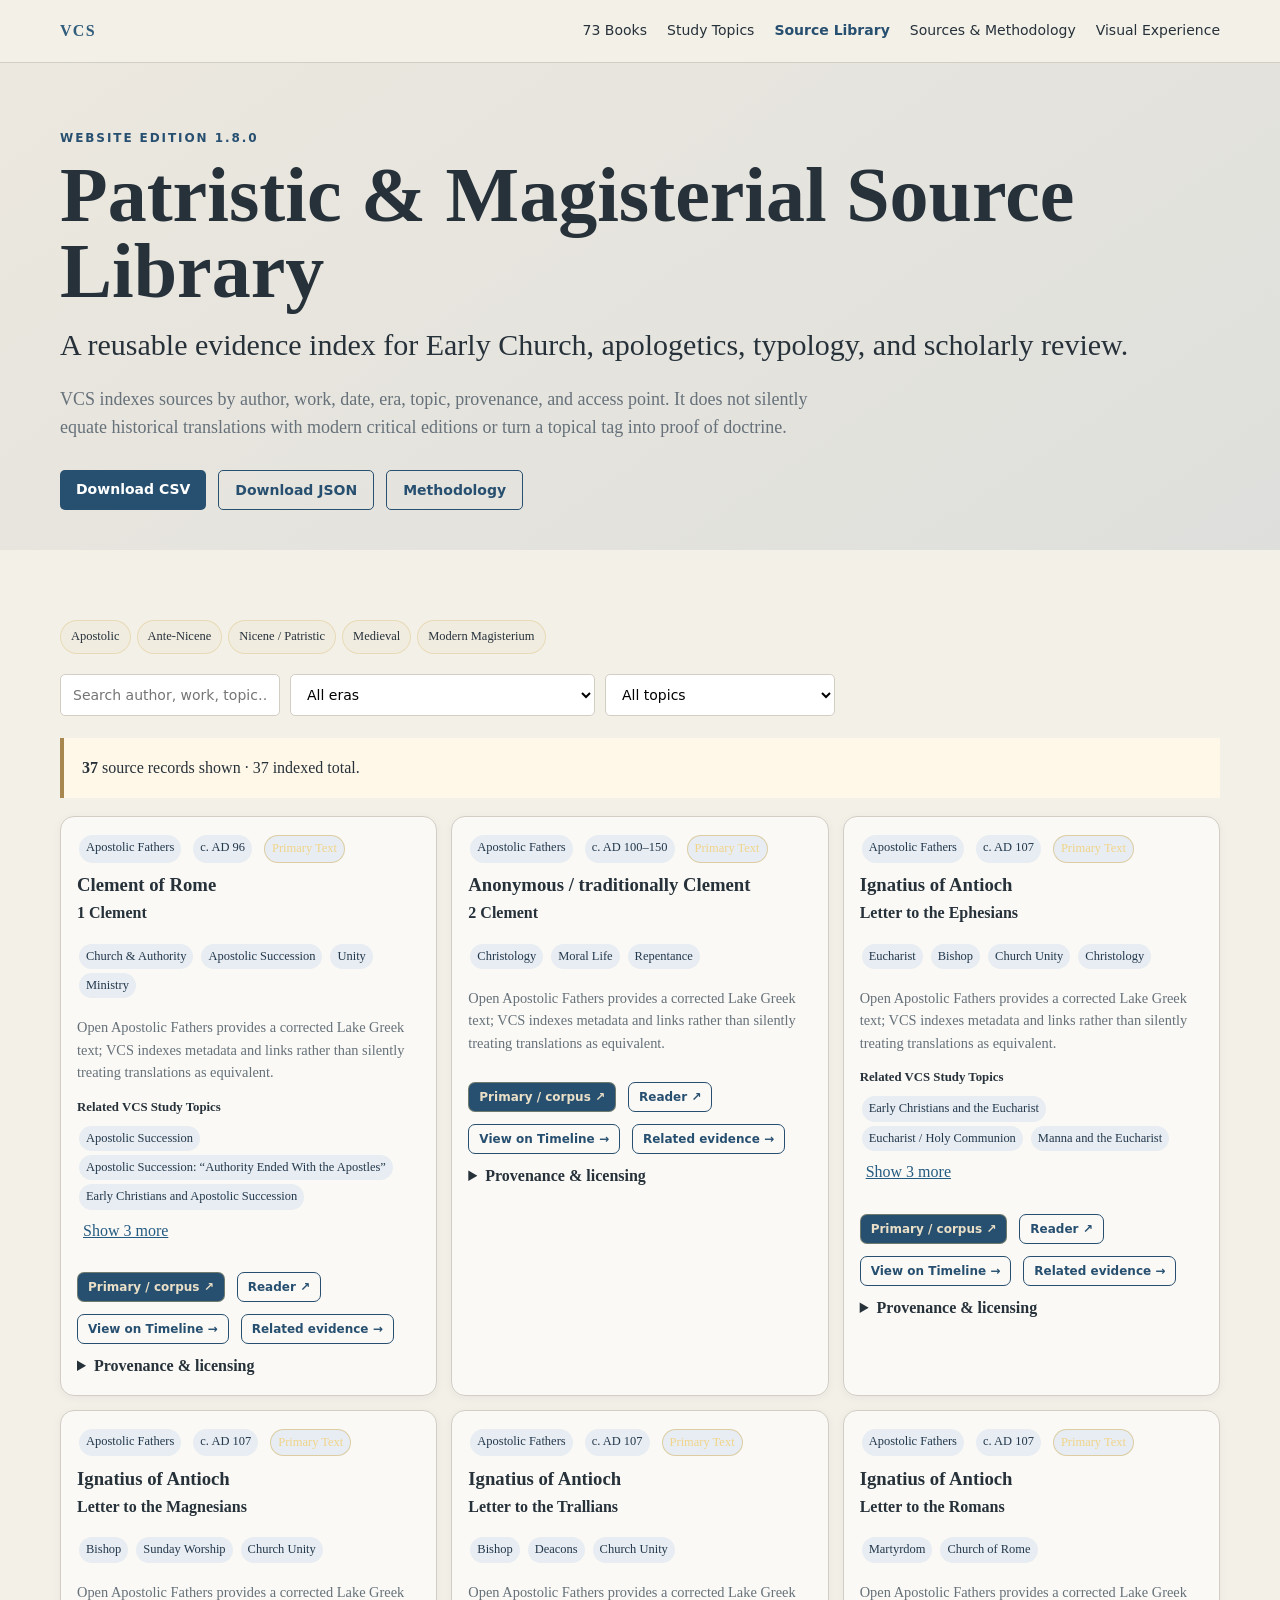
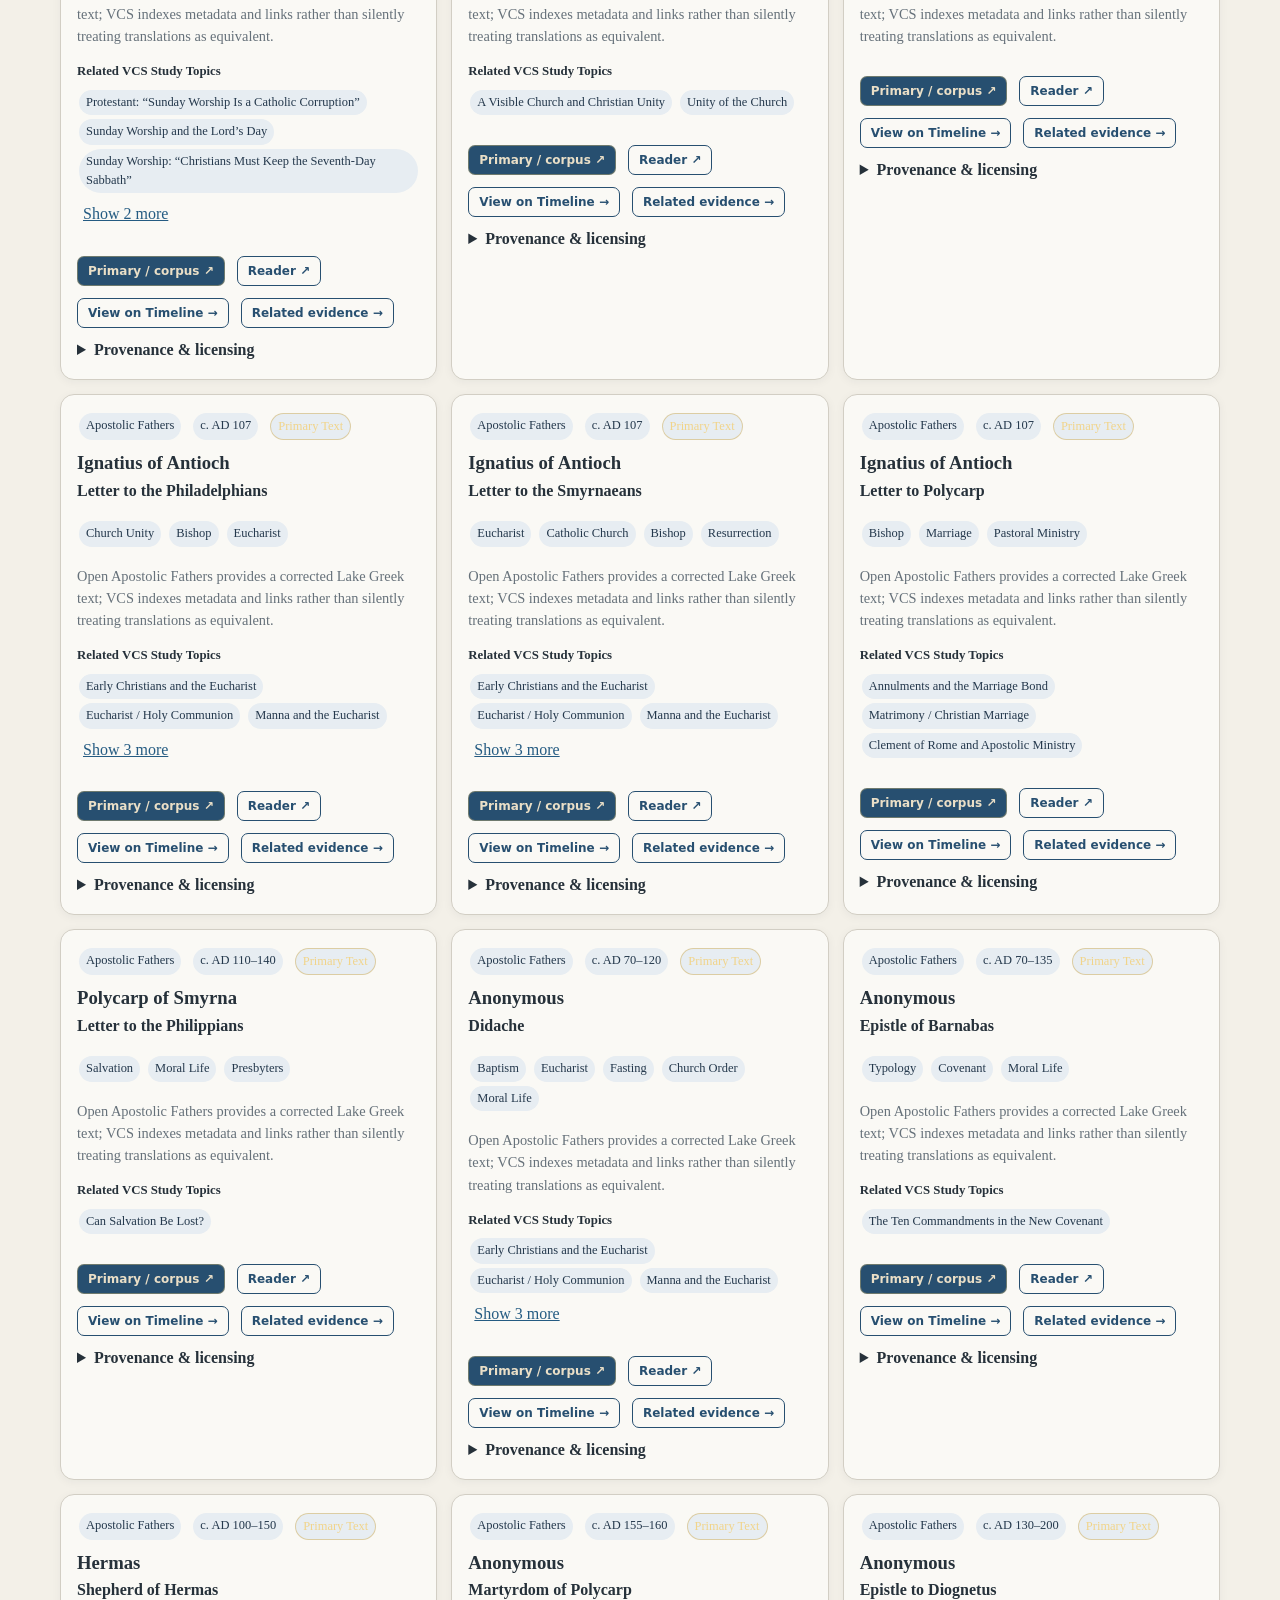
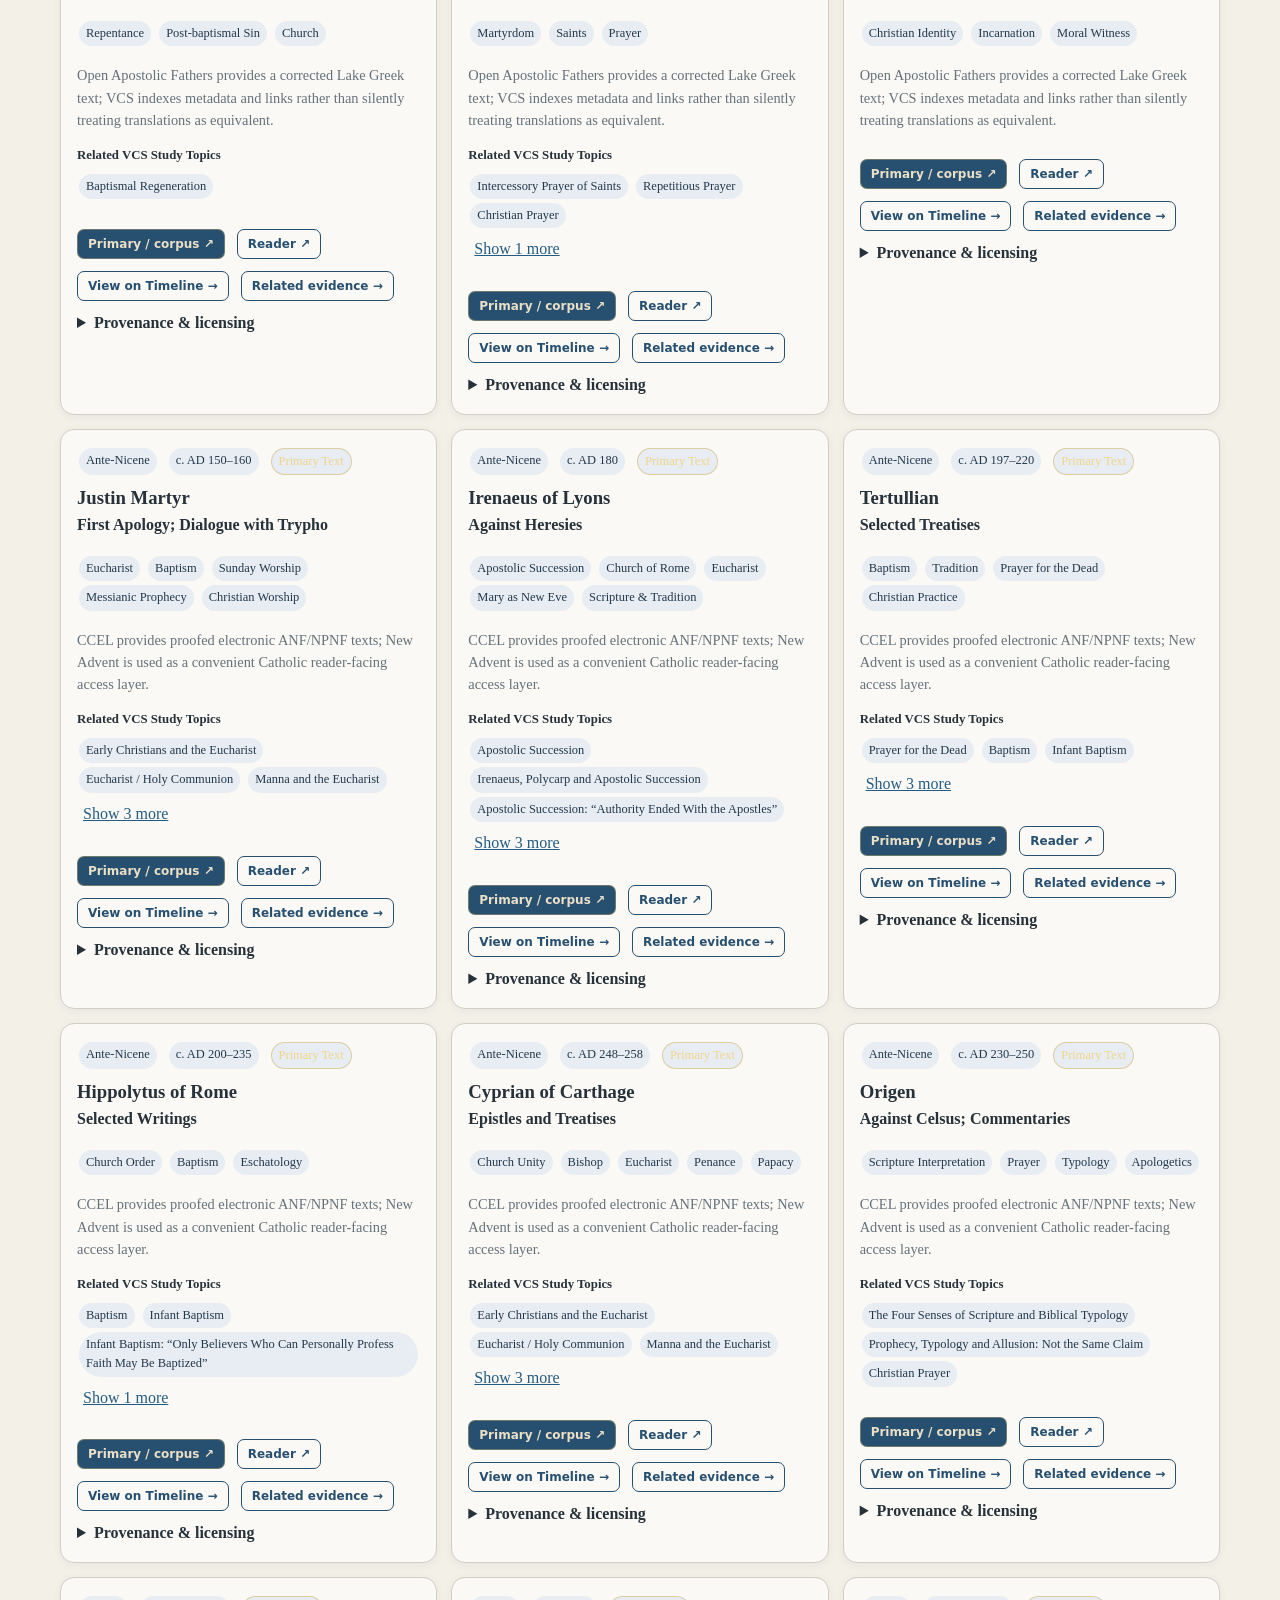
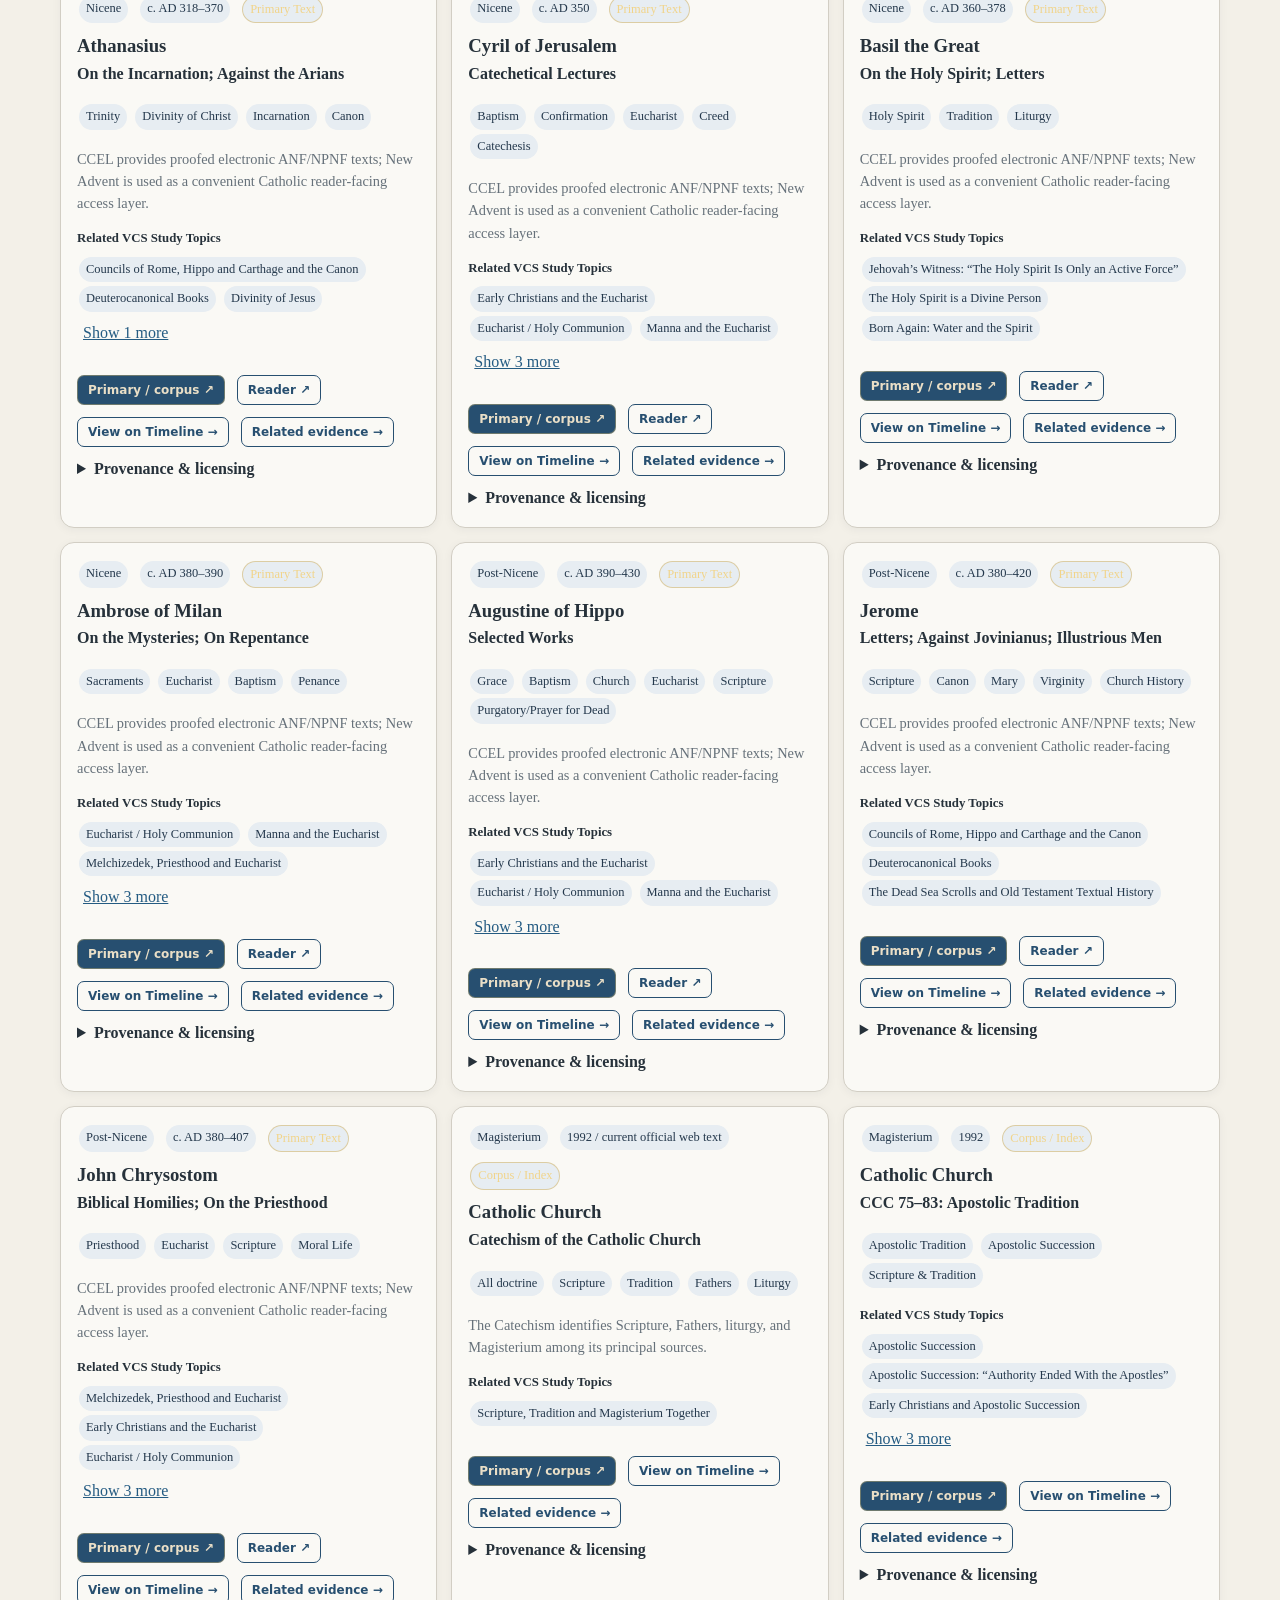
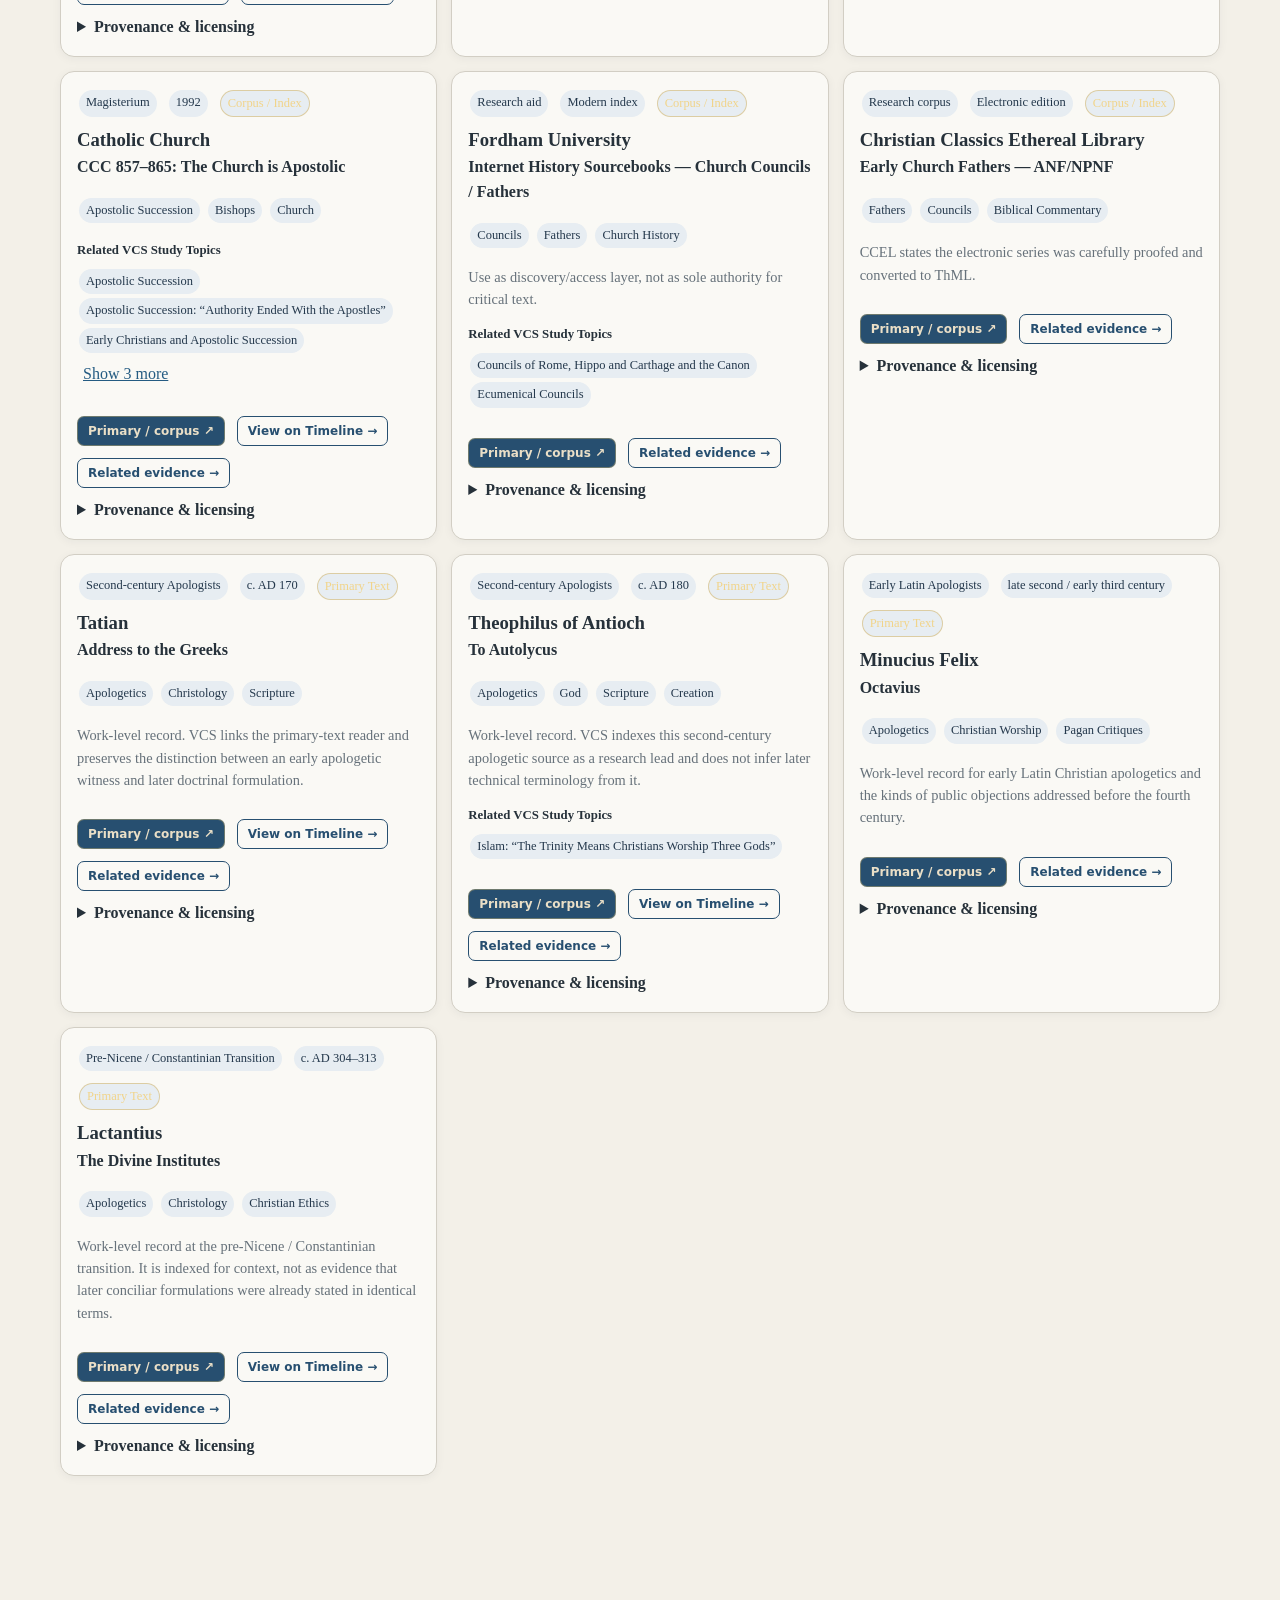
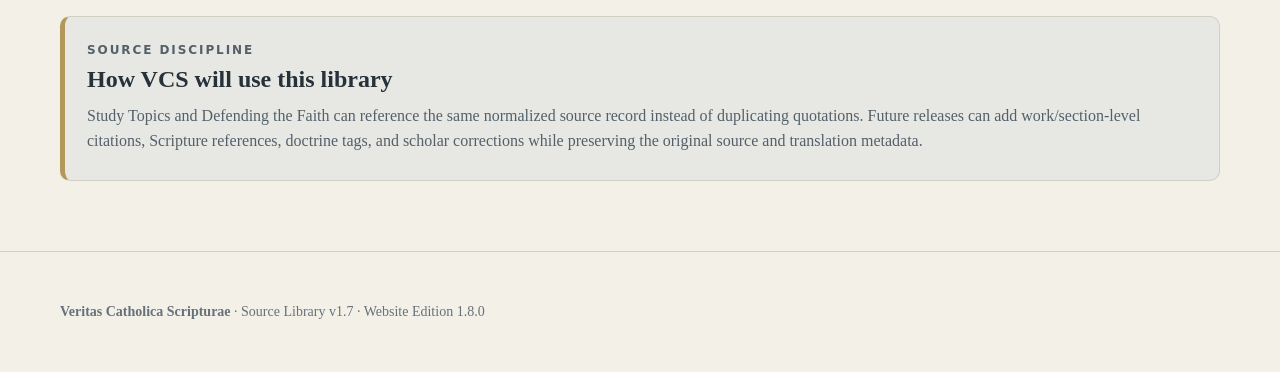
==== commit 0b36f3ce: "release/v1.8.0" ====
--- a/docs/source-library.html
+++ b/docs/source-library.html
@@ -1,5 +1,5 @@
-<!doctype html><html lang="en"><head><meta charset="utf-8"><meta name="viewport" content="width=device-width,initial-scale=1"><meta name="description" content="VCS Patristic & Magisterial Source Library"><title>Source Library · Veritas Catholica Scripturae</title><link rel="stylesheet" href="assets/style.css?v=1.6.0"></head><body>
+<!doctype html><html lang="en"><head><meta charset="utf-8"><meta name="viewport" content="width=device-width,initial-scale=1"><meta name="description" content="VCS Patristic & Magisterial Source Library"><title>Source Library · Veritas Catholica Scripturae</title><link rel="stylesheet" href="assets/style.css?v=1.8.0"></head><body>
 <header><div class="wrap nav"><a class="brand" href="./">VCS</a><nav><a href="./#explore">73 Books</a><a href="topics.html">Study Topics</a><a href="source-library.html" aria-current="page">Source Library</a><a href="sources.html">Sources & Methodology</a><a href="./#visual-experience">Visual Experience</a></nav></div></header>
-<main><section class="hero compact"><div class="wrap"><p class="eyebrow">Website Edition 1.6.0</p><h1>Patristic & Magisterial Source Library</h1><p class="lead">A reusable evidence index for Early Church, apologetics, typology, and scholarly review.</p><p class="sub">VCS indexes sources by author, work, date, era, topic, provenance, and access point. It does not silently equate historical translations with modern critical editions or turn a topical tag into proof of doctrine.</p><div class="actions"><a class="button" href="data/source_library.csv">Download CSV</a><a class="button secondary" href="data/source_library.json">Download JSON</a><a class="button secondary" href="sources.html">Methodology</a></div></div></section>
+<main><section class="hero compact"><div class="wrap"><p class="eyebrow">Website Edition 1.8.0</p><h1>Patristic & Magisterial Source Library</h1><p class="lead">A reusable evidence index for Early Church, apologetics, typology, and scholarly review.</p><p class="sub">VCS indexes sources by author, work, date, era, topic, provenance, and access point. It does not silently equate historical translations with modern critical editions or turn a topical tag into proof of doctrine.</p><div class="actions"><a class="button" href="data/source_library.csv">Download CSV</a><a class="button secondary" href="data/source_library.json">Download JSON</a><a class="button secondary" href="sources.html">Methodology</a></div></div></section>
 <section class="wrap section"><div class="era-strip" aria-label="Source chronology"><span>Apostolic</span><span>Ante-Nicene</span><span>Nicene / Patristic</span><span>Medieval</span><span>Modern Magisterium</span></div><div class="controls"><input id="slSearch" placeholder="Search author, work, topic…"><select id="slEra"><option value="all">All eras</option></select><select id="slTopic"><option value="all">All topics</option></select></div><div id="slStats" class="notice"></div><div id="slResults" class="source-library-grid"></div></section>
-<section class="wrap section"><div class="method-card"><div><p class="eyebrow">Source discipline</p><h2>How VCS will use this library</h2><p>Study Topics and Defending the Faith can reference the same normalized source record instead of duplicating quotations. Future releases can add work/section-level citations, Scripture references, doctrine tags, and scholar corrections while preserving the original source and translation metadata.</p></div></div></section></main><footer><div class="wrap"><p><b>Veritas Catholica Scripturae</b> · Source Library v1 · Website Edition 1.6.0</p></div></footer><script src="assets/source-library.js?v=1.6.0"></script></body></html>+<section class="wrap section"><div class="method-card"><div><p class="eyebrow">Source discipline</p><h2>How VCS will use this library</h2><p>Study Topics and Defending the Faith can reference the same normalized source record instead of duplicating quotations. Future releases can add work/section-level citations, Scripture references, doctrine tags, and scholar corrections while preserving the original source and translation metadata.</p></div></div></section></main><footer><div class="wrap"><p><b>Veritas Catholica Scripturae</b> · Source Library v1.7 · Website Edition 1.8.0</p></div></footer><script src="assets/source-library.js?v=1.6.0"></script><script src="assets/source-related-navigation.js?v=1.7.0rc2.3"></script></body></html>
--- a/docs/assets/style.css
+++ b/docs/assets/style.css
@@ -227,3 +227,29 @@
 .provenance-grid span{white-space:normal!important;overflow-wrap:anywhere;word-break:normal;line-height:1.35}
 .provenance-grid .wide{overflow:hidden}
 @media(max-width:700px){.provenance-grid{grid-template-columns:minmax(0,1fr)}.provenance-grid .wide{grid-column:auto}}
+
+/* 1.7 C1-A Unified Evidence Search */
+.evidence-searchbox{max-width:900px;margin-bottom:1rem}.evidence-search-status{margin:.6rem 0 1rem;color:var(--muted,#aab2c0)}.evidence-search-results{display:grid;gap:1rem}.evidence-group{border:1px solid rgba(255,255,255,.12);border-radius:14px;padding:1rem;background:rgba(255,255,255,.025)}.evidence-group h3{margin:.1rem 0 .7rem}.evidence-items{display:grid;gap:.55rem}.evidence-item{display:block;padding:.72rem .8rem;border:1px solid rgba(255,255,255,.09);border-radius:10px;text-decoration:none;color:inherit;background:rgba(255,255,255,.02)}.evidence-item:hover,.evidence-item:focus{border-color:rgba(212,175,55,.65);background:rgba(212,175,55,.06)}.evidence-item strong{display:block}.evidence-item small{display:block;margin-top:.25rem;color:var(--muted,#aab2c0);line-height:1.4}.evidence-badge{display:inline-block;font-size:.72rem;padding:.12rem .42rem;border:1px solid rgba(255,255,255,.15);border-radius:999px;margin-left:.35rem;vertical-align:middle}.evidence-empty{color:var(--muted,#aab2c0);font-style:italic}@media(max-width:720px){.evidence-searchbox{display:grid;grid-template-columns:1fr}.evidence-searchbox .button{width:100%}}
+
+/* 1.7 C1-B */
+.ignatius-context{margin-top:1rem;padding:1rem;border:1px solid var(--line);border-radius:14px;background:rgba(255,255,255,.025)}
+.ignatius-context h3{margin:.15rem 0 .4rem}.ignatius-context .button{margin:.35rem .35rem .1rem 0}
+.evidence-chain{margin-top:1rem;padding:.8rem 1rem;border-left:3px solid var(--gold);background:rgba(255,255,255,.025);display:flex;gap:.45rem;flex-wrap:wrap;align-items:center}.evidence-chain span{opacity:.82}.evidence-chain a{margin-left:auto}
+
+/* 1.7 C1-B Review 1: compact progressive disclosure for Unified Evidence Search */
+.evidence-result-wrap.evidence-extra{display:none}
+.evidence-group.evidence-expanded .evidence-result-wrap.evidence-extra{display:block}
+.evidence-more{margin-top:.65rem;border:1px solid var(--line,#46505d);border-radius:999px;background:transparent;color:inherit;padding:.42rem .8rem;cursor:pointer;font:inherit}
+.evidence-more:hover,.evidence-more:focus-visible{border-color:currentColor;outline:none}
+
+/* 1.7 C1-B Review 2: provenance-label polish for Unified Evidence Search */
+.evidence-provenance-key{display:flex;gap:.5rem .8rem;align-items:center;flex-wrap:wrap;margin:0 0 1rem;padding:.7rem .85rem;border:1px solid rgba(38,49,58,.18);border-radius:10px;background:rgba(255,255,255,.32);font-size:.82rem;color:var(--muted,#53606a);line-height:1.4}.evidence-provenance-key>b{color:var(--ink,#26313a)}.evidence-provenance{display:inline-block;padding:.12rem .42rem;border:1px solid currentColor;border-radius:999px;font-style:normal;font-size:.72rem;font-weight:800;letter-spacing:.01em;line-height:1.25;white-space:nowrap}.evidence-provenance-direct{color:#145f9d;background:#e6f2fb}.evidence-provenance-verified{color:#805c16;background:#f8efd8}.evidence-provenance-related{color:#356b42;background:#e5f0e5}.evidence-provenance-detail{color:var(--muted,#53606a)}.evidence-action:before{content:' · ';color:var(--muted,#53606a)}@media(max-width:720px){.evidence-provenance-key{align-items:flex-start;flex-direction:column;gap:.45rem}.evidence-provenance-key span{display:block}}
+
+/* 1.7 C1-C: Defending-the-Faith evidence paths */
+.apologetics-chain{margin:1rem 0 0;padding:1rem;border:1px solid rgba(180,151,90,.46);border-radius:12px;background:linear-gradient(135deg,rgba(180,151,90,.10),rgba(54,95,125,.05))}.apologetics-chain header{background:none;border:0;box-shadow:none;padding:0}.apologetics-chain .eyebrow{margin:0 0 .2rem;color:var(--gold,#b4975a);font-size:.7rem}.apologetics-chain h4{margin:0;color:var(--ink)}.apologetics-chain header>p:last-child{margin:.4rem 0 .85rem;color:var(--muted);font-size:.84rem;line-height:1.45}.chain-grid{display:grid;grid-template-columns:repeat(3,minmax(0,1fr));gap:.65rem}.chain-stage{min-width:0;padding:.7rem .75rem;border:1px solid rgba(38,49,58,.14);border-radius:8px;background:rgba(250,249,245,.76)}.chain-stage>span{display:block;margin-bottom:.35rem;color:var(--muted);font:800 .67rem/1.2 system-ui,sans-serif;letter-spacing:.07em;text-transform:uppercase}.chain-stage strong,.chain-stage p,.chain-stage em{display:block;margin:0;color:var(--ink);font-size:.86rem;line-height:1.42}.chain-stage div{display:flex;gap:.35rem;flex-wrap:wrap}.chain-stage a{font-size:.82rem;line-height:1.35}.chain-scripture a{padding:.18rem .38rem;border:1px solid rgba(54,95,125,.22);border-radius:999px;text-decoration:none}.chain-witness div{display:grid;gap:.2rem}.chain-unavailable em{color:var(--muted);font-size:.8rem}.chain-search{background:rgba(180,151,90,.10)}.chain-search a{font-weight:800}@media(max-width:860px){.chain-grid{grid-template-columns:repeat(2,minmax(0,1fr))}}@media(max-width:560px){.chain-grid{grid-template-columns:1fr}.apologetics-chain{padding:.85rem}}
+.chain-citations{grid-column:span 2;background:rgba(180,151,90,.08)}.chain-citations div{display:grid;gap:.38rem}.chain-citations a{text-decoration:none}.chain-citations a b,.chain-citations a small{display:block}.chain-citations a small{margin-top:.1rem;color:var(--muted);font-size:.76rem}@media(max-width:560px){.chain-citations{grid-column:auto}}
+
+/* 1.7 C1-G/H: evidence-layer controls, share links, and accessible state */
+.evidence-layer-filters{display:flex;align-items:center;gap:.45rem;flex-wrap:wrap;margin:0 0 1rem;padding:.65rem .75rem;border:1px solid var(--line);border-radius:9px;background:rgba(255,255,255,.03);font-size:.82rem}.evidence-layer-filters>b{margin-right:.15rem}.evidence-layer-filters .mini{font-size:.76rem;padding:.32rem .55rem;opacity:.72}.evidence-layer-filters .mini.active{opacity:1;background:#f4ead1;border-color:#9a7734;color:#47330a}.evidence-layer-filters .evidence-share{margin-left:auto;opacity:1!important;font-weight:800;background:#274f70;color:#fff;border-color:#274f70;box-shadow:0 1px 2px rgba(23,38,59,.22)}.evidence-layer-filters .evidence-share:hover,.evidence-layer-filters .evidence-share:focus-visible{background:#173f64;color:#fff;border-color:#173f64}@media(max-width:720px){.evidence-layer-filters .evidence-share{margin-left:0}.evidence-layer-filters>b{width:100%}}
+.source-evidence-link{white-space:nowrap}
+.study-tools{display:grid;grid-template-columns:minmax(210px,.7fr) minmax(260px,1fr) minmax(255px,.85fr);gap:16px;align-items:start;margin:0 0 18px;padding:16px;border:1px solid var(--line);border-radius:12px;background:rgba(255,255,255,.3)}.study-tools h3{margin:.1rem 0 .35rem}.study-tools p{margin:.3rem 0;color:var(--muted)}.study-path-buttons{display:grid;gap:8px}.study-path-buttons button{border:1px solid #b7c7d2;border-radius:8px;background:#f7f8f5;color:var(--ink);padding:9px 11px;text-align:left;cursor:pointer}.study-path-buttons button:hover,.study-path-buttons button:focus-visible{border-color:#315d7c;background:#e8f0f4}.study-path-buttons b,.study-path-buttons span{display:block}.study-path-buttons span{font-size:.78rem;line-height:1.3}.evidence-collection{border-left:3px solid var(--vcs-gold);padding-left:13px}.evidence-collection>div{display:flex;justify-content:space-between;gap:8px}.evidence-collection ol{margin:.45rem 0;padding:0;list-style:none}.evidence-collection li{display:flex;align-items:center;gap:6px;margin:5px 0}.evidence-collection li button:first-child{border:0;background:transparent;color:#315d7c;text-align:left;padding:0;text-decoration:underline;cursor:pointer}.evidence-collection li button:last-child{border:1px solid #b7c7d2;border-radius:50%;background:transparent;width:22px;height:22px;line-height:16px;cursor:pointer}.collection-actions{display:flex;gap:7px;flex-wrap:wrap}.collection-status{min-height:1.2em;font-size:.78rem}.collection-actions button:disabled{opacity:.5;cursor:not-allowed}.topicrow-head:has(.save-topic){grid-template-columns:18px minmax(180px,1fr) auto auto auto 20px}.save-topic{min-width:76px;white-space:nowrap;justify-self:end;border:1px solid #a78542;background:#fffaf0;color:#674d17;border-radius:999px;padding:.3rem .55rem;font-size:.72rem;font-weight:800;cursor:pointer}.save-topic[aria-pressed="true"]{background:#6d5420;color:#fff;border-color:#6d5420}@media(max-width:900px){.study-tools{grid-template-columns:1fr 1fr}.evidence-collection{grid-column:1/-1;border-left:0;border-top:3px solid var(--vcs-gold);padding:10px 0 0}.topicrow-head:has(.save-topic){grid-template-columns:18px minmax(120px,1fr) auto auto 20px}.topicrow-head:has(.save-topic) .cccmeta{display:none}}@media(max-width:560px){.study-tools{grid-template-columns:1fr}.evidence-collection{grid-column:auto}.topicrow-head:has(.save-topic){grid-template-columns:16px minmax(0,1fr) auto 18px}.topicrow-head:has(.save-topic) .topicmeta{display:none}.save-topic{min-width:0;padding:.25rem .42rem}}
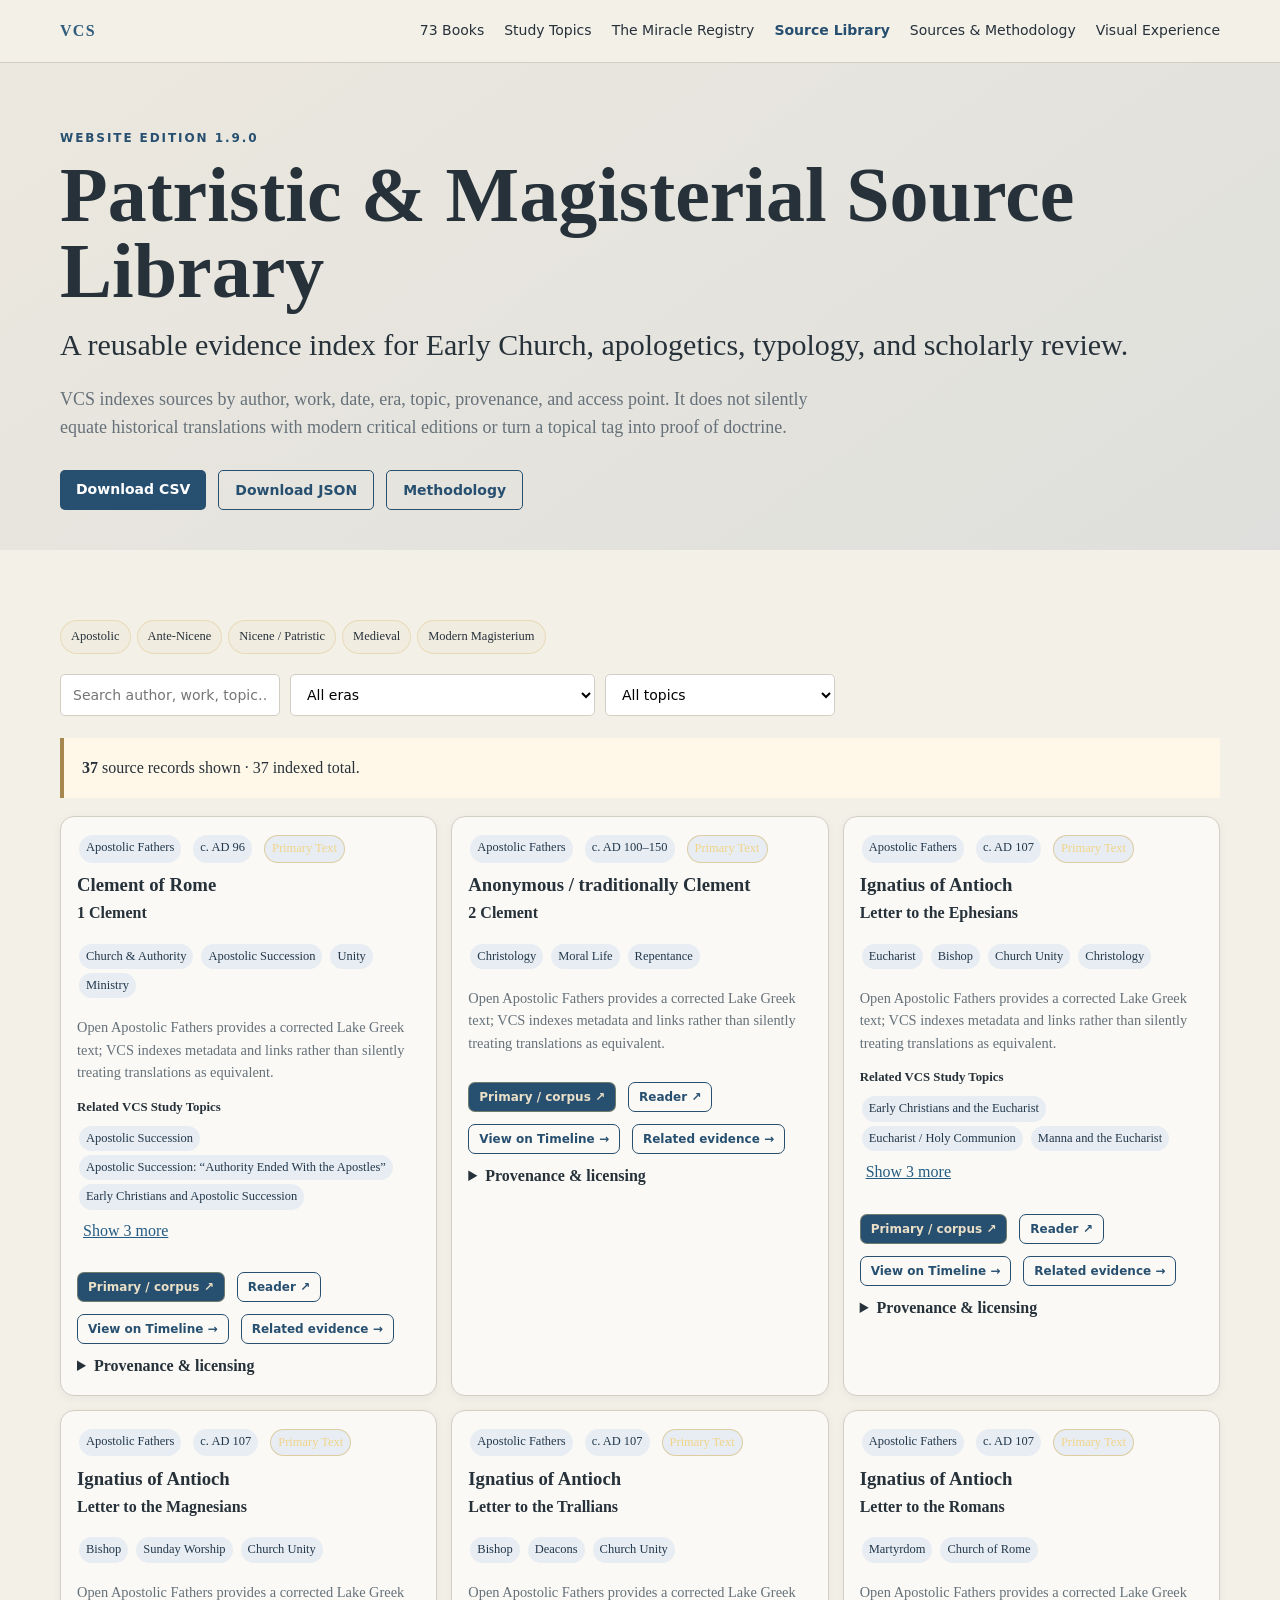
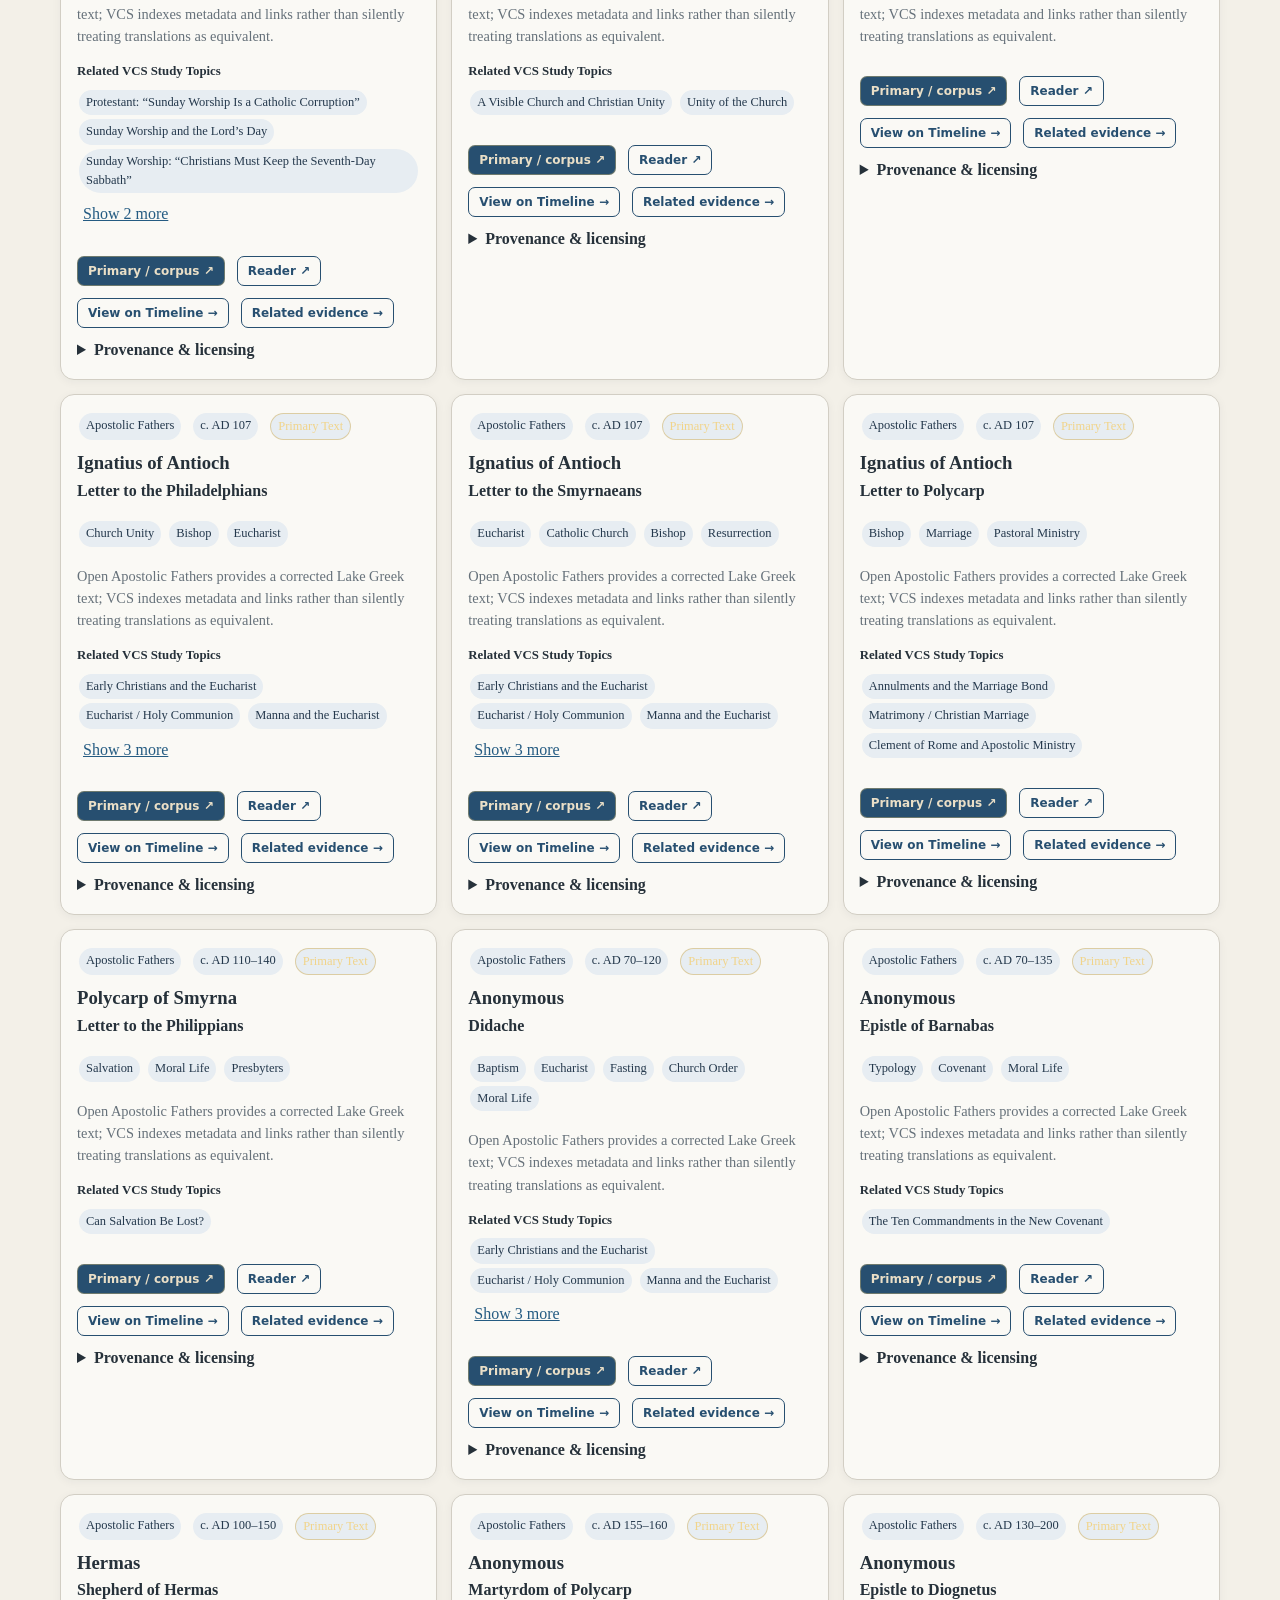
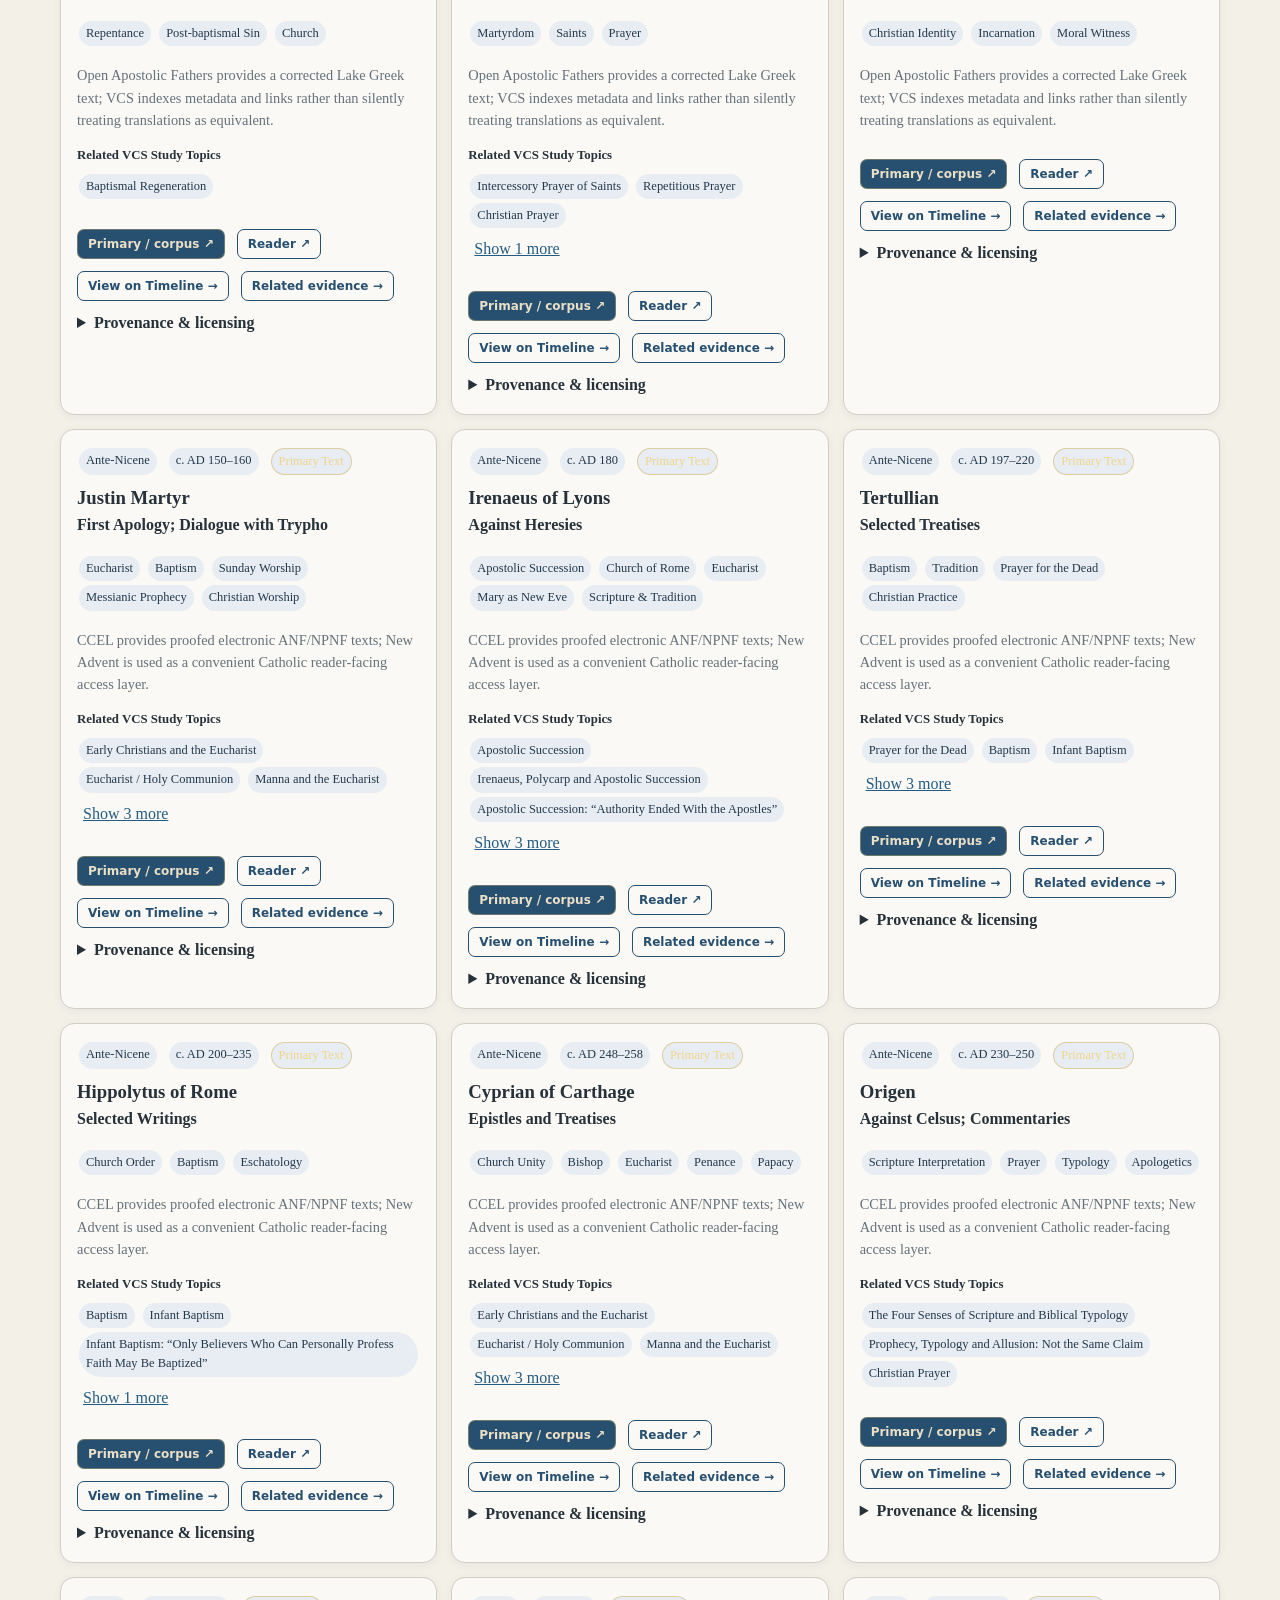
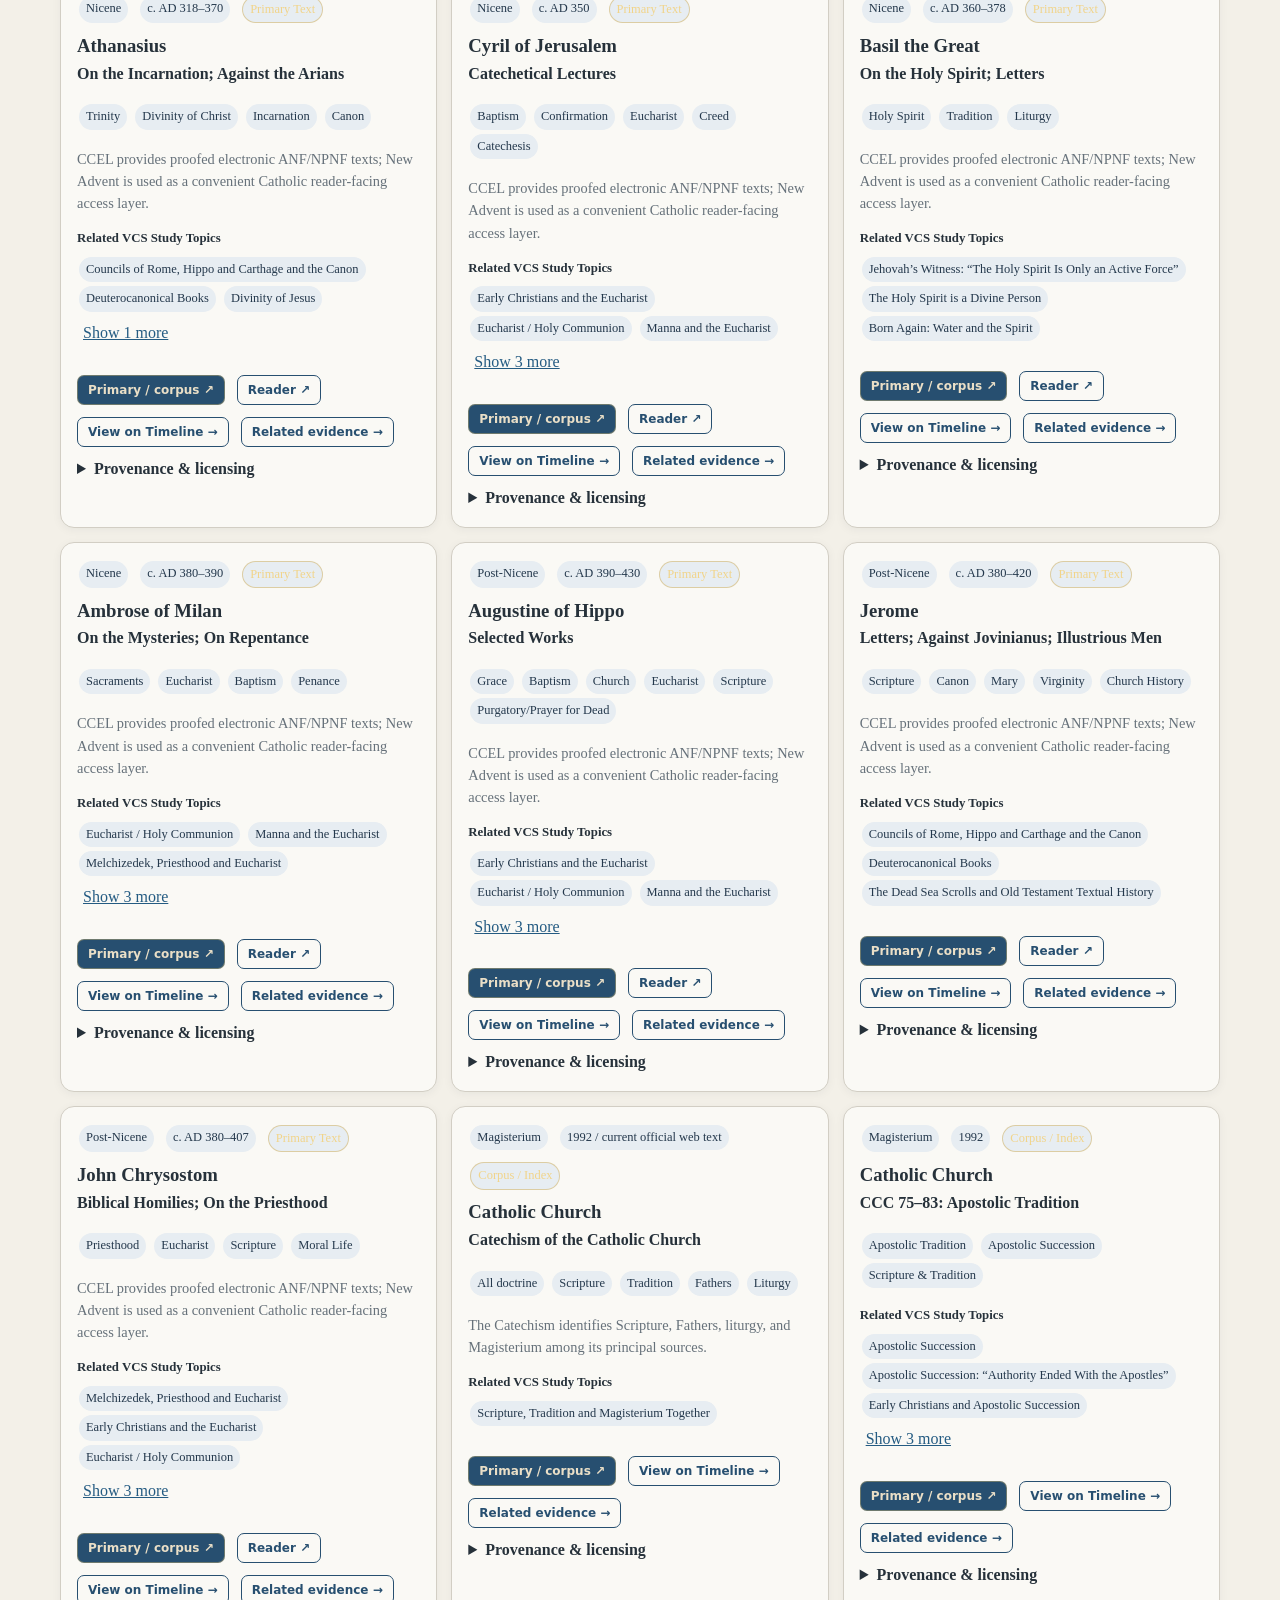
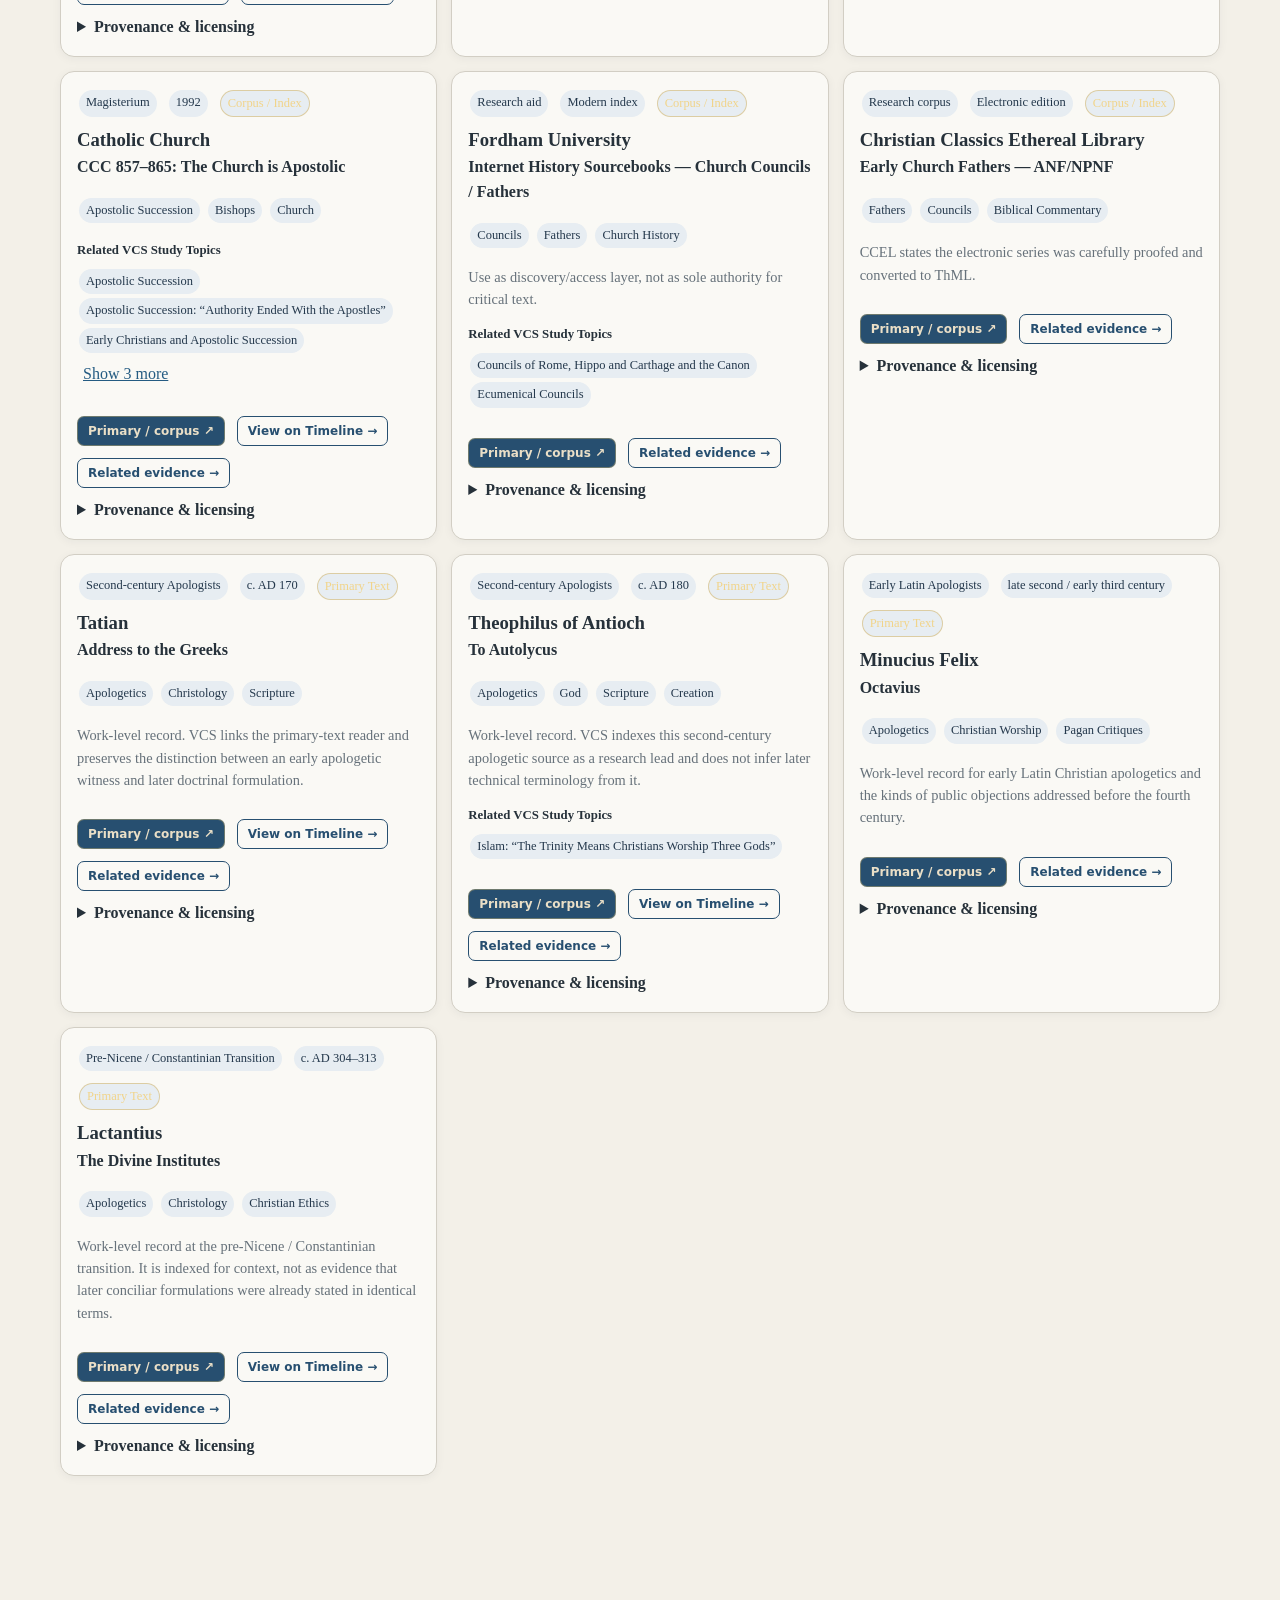
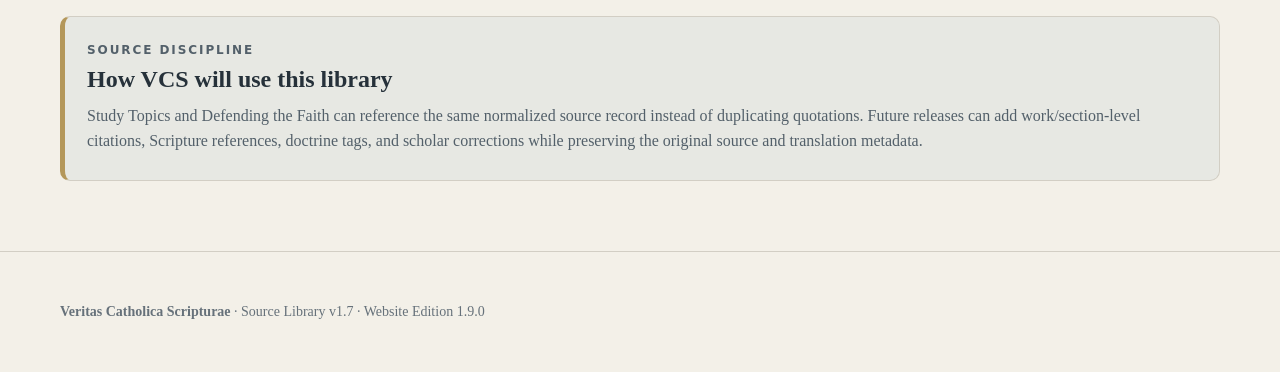
==== commit 7007df00: "1.9.0" ====
--- a/docs/source-library.html
+++ b/docs/source-library.html
@@ -1,5 +1,5 @@
-<!doctype html><html lang="en"><head><meta charset="utf-8"><meta name="viewport" content="width=device-width,initial-scale=1"><meta name="description" content="VCS Patristic & Magisterial Source Library"><title>Source Library · Veritas Catholica Scripturae</title><link rel="stylesheet" href="assets/style.css?v=1.8.0"></head><body>
-<header><div class="wrap nav"><a class="brand" href="./">VCS</a><nav><a href="./#explore">73 Books</a><a href="topics.html">Study Topics</a><a href="source-library.html" aria-current="page">Source Library</a><a href="sources.html">Sources & Methodology</a><a href="./#visual-experience">Visual Experience</a></nav></div></header>
-<main><section class="hero compact"><div class="wrap"><p class="eyebrow">Website Edition 1.8.0</p><h1>Patristic & Magisterial Source Library</h1><p class="lead">A reusable evidence index for Early Church, apologetics, typology, and scholarly review.</p><p class="sub">VCS indexes sources by author, work, date, era, topic, provenance, and access point. It does not silently equate historical translations with modern critical editions or turn a topical tag into proof of doctrine.</p><div class="actions"><a class="button" href="data/source_library.csv">Download CSV</a><a class="button secondary" href="data/source_library.json">Download JSON</a><a class="button secondary" href="sources.html">Methodology</a></div></div></section>
+<!doctype html><html lang="en"><head><meta charset="utf-8"><meta name="viewport" content="width=device-width,initial-scale=1"><meta name="description" content="VCS Patristic & Magisterial Source Library"><title>Source Library · Veritas Catholica Scripturae</title><link rel="stylesheet" href="assets/style.css?v=1.9.0"></head><body>
+<header><div class="wrap nav"><a class="brand" href="./">VCS</a><nav><a href="./#explore">73 Books</a><a href="topics.html">Study Topics</a><a href="miracle-registry.html">The Miracle Registry</a><a href="source-library.html" aria-current="page">Source Library</a><a href="sources.html">Sources & Methodology</a><a href="./#visual-experience">Visual Experience</a></nav></div></header>
+<main><section class="hero compact"><div class="wrap"><p class="eyebrow">Website Edition 1.9.0</p><h1>Patristic & Magisterial Source Library</h1><p class="lead">A reusable evidence index for Early Church, apologetics, typology, and scholarly review.</p><p class="sub">VCS indexes sources by author, work, date, era, topic, provenance, and access point. It does not silently equate historical translations with modern critical editions or turn a topical tag into proof of doctrine.</p><div class="actions"><a class="button" href="data/source_library.csv">Download CSV</a><a class="button secondary" href="data/source_library.json">Download JSON</a><a class="button secondary" href="sources.html">Methodology</a></div></div></section>
 <section class="wrap section"><div class="era-strip" aria-label="Source chronology"><span>Apostolic</span><span>Ante-Nicene</span><span>Nicene / Patristic</span><span>Medieval</span><span>Modern Magisterium</span></div><div class="controls"><input id="slSearch" placeholder="Search author, work, topic…"><select id="slEra"><option value="all">All eras</option></select><select id="slTopic"><option value="all">All topics</option></select></div><div id="slStats" class="notice"></div><div id="slResults" class="source-library-grid"></div></section>
-<section class="wrap section"><div class="method-card"><div><p class="eyebrow">Source discipline</p><h2>How VCS will use this library</h2><p>Study Topics and Defending the Faith can reference the same normalized source record instead of duplicating quotations. Future releases can add work/section-level citations, Scripture references, doctrine tags, and scholar corrections while preserving the original source and translation metadata.</p></div></div></section></main><footer><div class="wrap"><p><b>Veritas Catholica Scripturae</b> · Source Library v1.7 · Website Edition 1.8.0</p></div></footer><script src="assets/source-library.js?v=1.6.0"></script><script src="assets/source-related-navigation.js?v=1.7.0rc2.3"></script></body></html>+<section class="wrap section"><div class="method-card"><div><p class="eyebrow">Source discipline</p><h2>How VCS will use this library</h2><p>Study Topics and Defending the Faith can reference the same normalized source record instead of duplicating quotations. Future releases can add work/section-level citations, Scripture references, doctrine tags, and scholar corrections while preserving the original source and translation metadata.</p></div></div></section></main><footer><div class="wrap"><p><b>Veritas Catholica Scripturae</b> · Source Library v1.7 · Website Edition 1.9.0</p></div></footer><script src="assets/source-library.js?v=1.6.0"></script><script src="assets/source-related-navigation.js?v=1.7.0rc2.3"></script></body></html>
--- a/docs/assets/style.css
+++ b/docs/assets/style.css
@@ -204,7 +204,7 @@
 
 /* VCS 1.6 Timeline guaranteed event hover targets */
 .timeline-event-hit{fill:transparent;stroke:none;pointer-events:all;cursor:pointer}
-.timeline-event-label,.timeline-event-label.stacked{pointer-events:none}
+.timeline-event-label,.timeline-event-label.stacked{pointer-events:auto;cursor:pointer}
 .timeline-event-hit:hover + .timeline-event{stroke:#fff;stroke-width:2.5}
 
 .visual-tip.visual-tip-portal{position:fixed!important;z-index:99999!important;pointer-events:none;max-width:min(380px,calc(100vw - 20px));}
@@ -253,3 +253,19 @@
 .evidence-layer-filters{display:flex;align-items:center;gap:.45rem;flex-wrap:wrap;margin:0 0 1rem;padding:.65rem .75rem;border:1px solid var(--line);border-radius:9px;background:rgba(255,255,255,.03);font-size:.82rem}.evidence-layer-filters>b{margin-right:.15rem}.evidence-layer-filters .mini{font-size:.76rem;padding:.32rem .55rem;opacity:.72}.evidence-layer-filters .mini.active{opacity:1;background:#f4ead1;border-color:#9a7734;color:#47330a}.evidence-layer-filters .evidence-share{margin-left:auto;opacity:1!important;font-weight:800;background:#274f70;color:#fff;border-color:#274f70;box-shadow:0 1px 2px rgba(23,38,59,.22)}.evidence-layer-filters .evidence-share:hover,.evidence-layer-filters .evidence-share:focus-visible{background:#173f64;color:#fff;border-color:#173f64}@media(max-width:720px){.evidence-layer-filters .evidence-share{margin-left:0}.evidence-layer-filters>b{width:100%}}
 .source-evidence-link{white-space:nowrap}
 .study-tools{display:grid;grid-template-columns:minmax(210px,.7fr) minmax(260px,1fr) minmax(255px,.85fr);gap:16px;align-items:start;margin:0 0 18px;padding:16px;border:1px solid var(--line);border-radius:12px;background:rgba(255,255,255,.3)}.study-tools h3{margin:.1rem 0 .35rem}.study-tools p{margin:.3rem 0;color:var(--muted)}.study-path-buttons{display:grid;gap:8px}.study-path-buttons button{border:1px solid #b7c7d2;border-radius:8px;background:#f7f8f5;color:var(--ink);padding:9px 11px;text-align:left;cursor:pointer}.study-path-buttons button:hover,.study-path-buttons button:focus-visible{border-color:#315d7c;background:#e8f0f4}.study-path-buttons b,.study-path-buttons span{display:block}.study-path-buttons span{font-size:.78rem;line-height:1.3}.evidence-collection{border-left:3px solid var(--vcs-gold);padding-left:13px}.evidence-collection>div{display:flex;justify-content:space-between;gap:8px}.evidence-collection ol{margin:.45rem 0;padding:0;list-style:none}.evidence-collection li{display:flex;align-items:center;gap:6px;margin:5px 0}.evidence-collection li button:first-child{border:0;background:transparent;color:#315d7c;text-align:left;padding:0;text-decoration:underline;cursor:pointer}.evidence-collection li button:last-child{border:1px solid #b7c7d2;border-radius:50%;background:transparent;width:22px;height:22px;line-height:16px;cursor:pointer}.collection-actions{display:flex;gap:7px;flex-wrap:wrap}.collection-status{min-height:1.2em;font-size:.78rem}.collection-actions button:disabled{opacity:.5;cursor:not-allowed}.topicrow-head:has(.save-topic){grid-template-columns:18px minmax(180px,1fr) auto auto auto 20px}.save-topic{min-width:76px;white-space:nowrap;justify-self:end;border:1px solid #a78542;background:#fffaf0;color:#674d17;border-radius:999px;padding:.3rem .55rem;font-size:.72rem;font-weight:800;cursor:pointer}.save-topic[aria-pressed="true"]{background:#6d5420;color:#fff;border-color:#6d5420}@media(max-width:900px){.study-tools{grid-template-columns:1fr 1fr}.evidence-collection{grid-column:1/-1;border-left:0;border-top:3px solid var(--vcs-gold);padding:10px 0 0}.topicrow-head:has(.save-topic){grid-template-columns:18px minmax(120px,1fr) auto auto 20px}.topicrow-head:has(.save-topic) .cccmeta{display:none}}@media(max-width:560px){.study-tools{grid-template-columns:1fr}.evidence-collection{grid-column:auto}.topicrow-head:has(.save-topic){grid-template-columns:16px minmax(0,1fr) auto 18px}.topicrow-head:has(.save-topic) .topicmeta{display:none}.save-topic{min-width:0;padding:.25rem .42rem}}
+
+/* 1.8.1 C1 — The Miracle Registry */
+.registry-level-key{display:grid;grid-template-columns:repeat(3,minmax(0,1fr));gap:12px;margin:0 0 18px}.registry-level-key article,.registry-card{border:1px solid var(--line);border-radius:12px;background:rgba(255,255,255,.36);padding:14px}.registry-level-key b,.registry-level-key span{display:block}.registry-level-key b{margin-bottom:5px}.registry-level-key span,.registry-meta,.registry-boundary,.registry-status{color:var(--muted);font-size:.84rem;line-height:1.45}.registry-controls{margin-bottom:10px}.registry-results{display:grid;grid-template-columns:repeat(2,minmax(0,1fr));gap:14px}.registry-card h3{margin:.6rem 0}.registry-card p{margin:.45rem 0}.registry-card-top{display:flex;align-items:flex-start;justify-content:space-between;gap:9px;flex-wrap:wrap}.registry-level{display:inline-block;border:1px solid #52738c;border-radius:999px;padding:.2rem .48rem;background:#e8f0f4;color:#244b68;font-size:.72rem;font-weight:800}.registry-level.vatican_promulgation_decree_notice{border-color:#a78542;background:#fff4da;color:#674d17}.registry-level.discernment_norms_reference{border-color:#5d8568;background:#eaf4ec;color:#356b42}.registry-boundary{padding-top:.4rem;border-top:1px solid var(--line)}.registry-links{display:flex;gap:.75rem;flex-wrap:wrap;margin-top:.65rem}.timeline-miracle-link{display:inline-block;margin-top:.55rem;color:inherit;font-weight:800}.miracle-topic-link{margin:1rem 0 0}.timeline-category-actions{display:flex;gap:.55rem;flex-wrap:wrap;margin-top:.6rem}.study-feature{margin:0 0 22px;padding:18px;border:1px solid var(--line);border-radius:12px;background:rgba(255,255,255,.42)}.study-feature.hidden{display:none}.study-feature-head{display:flex;justify-content:space-between;align-items:start;gap:18px;margin-bottom:15px}.study-feature-head h3{margin:.12rem 0 .35rem}.study-feature-head p{max-width:760px;color:var(--muted);margin:.25rem 0}.study-path-feature{border-color:#a78542!important;background:#fffaf0!important}.catechism-parts{display:grid;grid-template-columns:repeat(2,minmax(0,1fr));gap:13px}.catechism-part,.pastoral-entry{border:1px solid var(--line);border-radius:10px;background:#fff;padding:14px}.catechism-part-head{display:flex;justify-content:space-between;gap:10px;align-items:start}.catechism-part h4,.pastoral-entry h4{margin:.2rem 0 .45rem}.catechism-part p{margin:.25rem 0;color:var(--muted);font-size:.9rem}.catechism-part ol{margin:.8rem 0 0;padding-left:1.35rem}.catechism-part li{margin:.55rem 0}.catechism-part li>b,.catechism-part li>span{display:block}.catechism-part li>span{color:var(--muted);font-size:.82rem}.study-topic-links{display:flex;gap:6px;flex-wrap:wrap;margin-top:.45rem}.study-topic-link{border:1px solid #b7c7d2;border-radius:999px;background:#f7f8f5;color:#244b68;padding:.22rem .5rem;font-size:.75rem;cursor:pointer;text-align:left}.study-topic-link:hover,.study-topic-link:focus-visible{border-color:#315d7c;background:#e8f0f4}.pastoral-search{margin:0 0 14px}.pastoral-search label{display:block;font-weight:800;font-size:.84rem;margin-bottom:5px}.pastoral-search input{width:min(100%,620px)}.pastoral-entries{display:grid;grid-template-columns:repeat(2,minmax(0,1fr));gap:13px}.pastoral-entry p{margin:.6rem 0}.pastoral-note{border-left:3px solid var(--vcs-gold);padding-left:9px;color:var(--muted);font-size:.88rem}.pastoral-sources{display:flex;gap:9px;flex-wrap:wrap;margin-top:.6rem}.pastoral-crisis{border-color:#a84c4c;background:#fff8f7}.pastoral-crisis .eyebrow{color:#8b3737}.timeline-category-actions{display:flex;gap:.55rem;flex-wrap:wrap;margin-top:.6rem}@media(max-width:900px){.catechism-parts,.pastoral-entries{grid-template-columns:1fr}}@media(max-width:760px){.registry-level-key,.registry-results{grid-template-columns:1fr}.registry-controls{grid-template-columns:1fr}.registry-card-top{display:block}.registry-meta{display:block;margin-top:.45rem}}@media(max-width:560px){.study-feature-head,.catechism-part-head{display:block}.study-feature-head .button,.catechism-part-head .mini-link{display:inline-block;margin-top:.6rem}}
+/* C1.3 Registry category/status badges */
+.registry-category{display:inline-block;border:1px solid #8f7640;border-radius:999px;padding:.2rem .48rem;background:#fff7df;color:#654b13;font-size:.72rem;font-weight:800}.registry-level.liturgical_ecclesial_recognition{border-color:#8d6481;background:#faedf7;color:#683e5d}.registry-level.vatican_private_revelation_reference{border-color:#5b7d92;background:#e9f2f7;color:#305c78}.registry-level.venerated_object_authenticity_unresolved{border-color:#8d7257;background:#f8f0e5;color:#674c32}.registry-level.canonization_status_record{border-color:#5d8568;background:#eaf4ec;color:#356b42}.registry-level.official_historical_reference{border-color:#6e7282;background:#f0f1f4;color:#444956}
+/* C1.4 Registry and Catechism controls */
+.record-share{font:inherit;cursor:pointer}.catechism-tools{margin:0 0 14px}.catechism-tools label{display:block;margin:.75rem 0 .3rem;font-weight:800;font-size:.84rem}.catechism-tools input{width:min(100%,620px);padding:10px 12px;border:1px solid var(--line);border-radius:6px;font:14px system-ui,sans-serif}.study-topic-link.active{border-color:#315d7c;background:#e8f0f4}
+/* C1.5.4 Timeline selected-event detail */
+.timeline-event.timeline-selected{stroke:#fff!important;stroke-width:4px!important;filter:drop-shadow(0 0 8px #f1c45b)}.timeline-event-label.timeline-selected{fill:#f7d986;font-weight:800}.timeline-detail-links{display:grid;gap:4px;margin-top:8px;padding-top:7px;border-top:1px solid rgba(208,168,84,.3)}.timeline-detail-links>b{color:#f1d48a;font-size:.8rem;text-transform:uppercase;letter-spacing:.06em}
+.hero-scripture-motto{margin:.7rem 0 0;max-width:780px;color:#53606a;font-size:15px;font-style:italic}
+/* VCS visual maps */
+.vtab.prototype small{display:block;font-size:.64rem;letter-spacing:.06em;text-transform:uppercase;opacity:.8}.concept-line{stroke:#d0a854;stroke-width:2;opacity:.8}.concept-line-label{fill:#d9c98e;font:12px Georgia,serif;text-anchor:middle}.concept-node{cursor:pointer;outline:none}.concept-node circle{stroke:#e9d9a4;stroke-width:2;transition:filter .16s,stroke-width .16s}.concept-node:hover circle,.concept-node:focus circle{stroke:#fff;stroke-width:4;filter:drop-shadow(0 0 9px #d0a854)}.concept-node.center circle{fill:#d0a854}.concept-node.scripture circle{fill:#315d7c}.concept-node.magisterium circle{fill:#7a4c3a}.concept-node.sacrament circle{fill:#6b7f6b}.concept-node.history circle{fill:#465b71}.concept-label{fill:#fff7dc;font:700 17px Georgia,serif;text-anchor:middle;pointer-events:none}.concept-sub{fill:#ecdfb4;font:12px system-ui,sans-serif;text-anchor:middle;pointer-events:none}.concept-caption{fill:#eadfb9;font:14px Georgia,serif;text-anchor:middle}.concept-legend span:first-child i{background:#315d7c}.concept-legend span:last-child i{background:#d0a854}
+.concept-node.concept-selected circle{stroke:#fff;stroke-width:5;filter:drop-shadow(0 0 12px #f1c45b)}.concept-map-detail{margin:12px 0;padding:16px 18px;border-left:4px solid #d0a854;background:#1c222a;color:#f5ecd2;display:grid;gap:5px}.concept-map-detail>span{color:#d9d1bd}.concept-map-study-link{display:flex;align-items:center;gap:10px;flex-wrap:wrap;margin-top:4px;padding-top:9px;border-top:1px solid rgba(208,168,84,.35)}.concept-map-study-link>b{color:#f1d48a;font:700 .8rem system-ui,sans-serif;letter-spacing:.06em;text-transform:uppercase}
+/* C1.5.7 approved sacred-geometry art direction */
+.concept-ring{fill:none;stroke:#d7bb71;stroke-width:2;opacity:.34}.concept-ring.inner{stroke:#8ab0c9;stroke-dasharray:7 8;opacity:.3}.concept-mandorla{fill:rgba(208,168,84,.18);stroke:#efd783;stroke-width:4}.concept-line{fill:none;stroke:#d8b75e;stroke-width:3;stroke-linecap:round}.concept-line-label{fill:#f0d99a;font:italic 15px Georgia,serif;text-anchor:middle}.concept-spiral-shadow{fill:none;stroke:#4e7891;stroke-width:35;stroke-linecap:round;opacity:.3}.concept-spiral{fill:none;stroke:#d1a845;stroke-width:13;stroke-linecap:round}.concept-outflow{fill:none;stroke:#8bb6c9;stroke-width:11;stroke-linecap:round}.concept-branch{fill:none;stroke:#aabfca;stroke-width:3;stroke-dasharray:7 8;opacity:.62}.concept-node circle{stroke:#f1d891;stroke-width:3;transition:filter .16s,stroke-width .16s}.concept-node.christ circle{fill:#d0a854}.concept-node.scripture circle,.concept-node.creation circle{fill:#315d7c}.concept-node.tradition circle,.concept-node.covenant circle{fill:#7a3c4a}.concept-node.magisterium circle,.concept-node.church circle{fill:#466f5c}.concept-node.exodus circle{fill:#a8792d}.concept-node.prophets circle{fill:#6d5685}.concept-node.newcreation circle{fill:#5a8399}.concept-node:hover circle,.concept-node:focus circle,.concept-node.concept-selected circle{stroke:#fff8dc;stroke-width:6;filter:drop-shadow(0 0 13px #ebc95b)}.concept-label{fill:#fff6d8;font:700 20px Georgia,serif;text-anchor:middle;pointer-events:none}.concept-sub{fill:#d9e6e9;font:13px system-ui,sans-serif;text-anchor:middle;pointer-events:none}.concept-caption{fill:#f0d99a;font:italic 16px Georgia,serif;text-anchor:middle}.concept-legend .legend-gold{background:#d0a854}.concept-legend .legend-blue{background:#315d7c}.concept-legend .legend-burgundy{background:#7a3c4a}.concept-legend .legend-green{background:#466f5c}
+.concept-fulfillment{fill:none;stroke:#d1a845;stroke-width:11;stroke-linecap:round}
